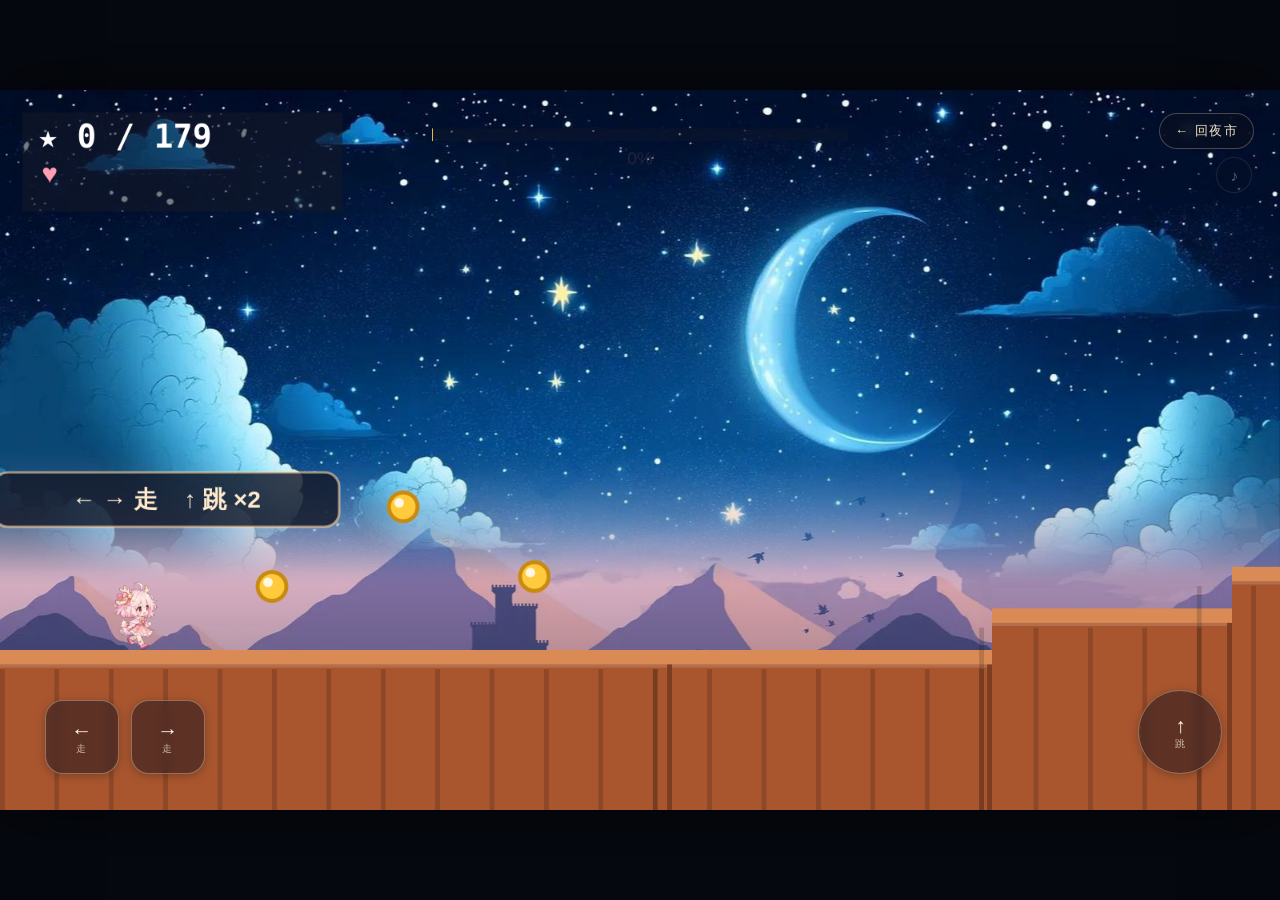
==== game.html @ b1ace017 "地下岩体只填坑内，不再整屏铺紫" ====
<!doctype html>
<html lang="zh-CN">
<head>
<meta charset="utf-8">
<meta name="viewport" content="width=device-width,initial-scale=1,viewport-fit=cover">
<title>星星小游戏</title>
<style>
  *{box-sizing:border-box;margin:0;padding:0;-webkit-tap-highlight-color:transparent}
  html,body{height:100%;overflow:hidden;background:#05080f}
  body{display:flex;align-items:center;justify-content:center;
       font-family:-apple-system,"PingFang SC","Microsoft YaHei",sans-serif;color:#e8eefc}
  #box{position:relative;width:min(100vw,calc(100vh*16/9));height:min(100vh,calc(100vw*9/16));
       background:#0a1020;overflow:hidden;box-shadow:0 0 70px rgba(0,0,0,.65)}
  /* 夜空交给 CSS 图层：由 GPU 合成，比每帧在 canvas 里贴一张大图便宜得多 */
  #sky{position:absolute;inset:0;z-index:0;
       background-image:url("img/bg-sky.jpg?v=3");
       background-size:cover;background-position:center 42%;
       will-change:transform;transform:translateZ(0)}
  /* 山脊单独一层：横向拉满、底部贴住地面，用 background-repeat 循环 */
  #ridge{position:absolute;left:0;right:0;bottom:6%;height:46%;z-index:0;
         background-image:url("img/bg-far.png?v=3");
         background-size:auto 100%;background-repeat:repeat-x;background-color:transparent;
         background-position:0 100%;
         will-change:transform;transform:translateZ(0);
         -webkit-mask-image:linear-gradient(to bottom,rgba(0,0,0,0) 0%,#000 42%);
                 mask-image:linear-gradient(to bottom,rgba(0,0,0,0) 0%,#000 42%)}
  canvas{display:block;width:100%;height:100%;touch-action:none}
  .back{position:absolute;right:2%;top:3.2%;font-size:13px;letter-spacing:.12em;color:#f0e2c8;
        text-decoration:none;padding:8px 15px;border:1px solid rgba(240,220,180,.28);
        border-radius:999px;background:rgba(10,14,26,.5);backdrop-filter:blur(6px);z-index:6}
  .back:active{background:rgba(240,220,180,.16)}
  .mbtn{position:absolute;right:calc(2% + 2px);top:calc(3.2% + 44px);width:36px;height:36px;
        display:flex;align-items:center;justify-content:center;font-size:15px;line-height:1;
        color:#f0e2c8;background:rgba(10,14,26,.5);border:1px solid rgba(240,220,180,.28);
        border-radius:50%;backdrop-filter:blur(6px);z-index:6;cursor:pointer;
        transition:opacity .25s,color .25s,background .2s}
  .mbtn:active{background:rgba(240,220,180,.16)}
  .mbtn.off{opacity:.4}
  #pads{position:absolute;inset:0;pointer-events:none;z-index:5;transition:opacity .3s}
  #pads.hide{opacity:0;pointer-events:none}
  .pad{position:absolute;bottom:5%;width:clamp(54px,8.4vh,74px);height:clamp(54px,8.4vh,74px);
       display:flex;flex-direction:column;align-items:center;justify-content:center;
       font-size:21px;line-height:1;color:#fff6e6;
       background:rgba(18,14,28,.5);border:1px solid rgba(255,236,200,.34);
       border-radius:18px;backdrop-filter:blur(4px);pointer-events:auto;
       user-select:none;-webkit-user-select:none;touch-action:none;
       box-shadow:0 2px 10px rgba(0,0,0,.25);
       transition:transform .07s,background .1s}
  .pad i{font-style:normal;font-size:9.5px;opacity:.68;margin-top:3px;letter-spacing:.12em}
  .pad.on{background:rgba(255,206,140,.5);transform:scale(.93)}
  .pad.l{left:3.5%}
  .pad.r{left:calc(3.5% + clamp(54px,8.4vh,74px) + 12px)}
  .pad.j{right:4.5%;width:clamp(62px,9.6vh,84px);height:clamp(62px,9.6vh,84px);border-radius:50%}
  /* ---------- 通关奖励卡片 ---------- */
  #reward{position:absolute;left:50%;top:50%;transform:translate(-50%,-50%) scale(.97);
          width:min(76%,392px);text-align:center;z-index:7;opacity:0;pointer-events:none;
          transition:opacity .35s,transform .35s}
  #reward.on{opacity:1;pointer-events:auto;transform:translate(-50%,-50%) scale(1)}
  #reward h2{margin:0;font-size:clamp(21px,4.2vh,33px);color:#7a5a3a;letter-spacing:.16em;font-weight:700}
  #reward .stars{margin:9px 0 16px;font-size:clamp(11px,1.7vh,14px);color:#9a7a58}
  #reward .card{padding:16px 16px 14px;border-radius:16px;background:rgba(255,255,255,.95);
                border:1.5px solid #f0c987;box-shadow:0 14px 34px rgba(90,60,30,.16)}
  #reward .card b{display:block;font-size:clamp(14px,2vh,18px);color:#e09a4e;letter-spacing:.12em}
  #reward .card p{margin:8px 0 13px;font-size:clamp(11px,1.65vh,13.5px);color:#a9886a;line-height:1.55}
  #reward .dl{display:inline-block;padding:11px 22px;border-radius:999px;border:0;font-family:inherit;cursor:pointer;
               background:linear-gradient(180deg,#f5b673,#e8944a);color:#fff;text-decoration:none;
               font-size:clamp(12px,1.8vh,14.5px);letter-spacing:.05em;
               box-shadow:0 5px 14px rgba(224,140,60,.32);transition:transform .08s}
  #reward .dl:active{transform:translateY(1px)}
  #reward .dl[disabled]{opacity:.65;cursor:default}
  #reward .sz{display:block;margin-top:9px;font-size:10.5px;color:#c0a68e;line-height:1.5}
  #reward .again{display:block;margin-top:14px;font-size:11.5px;color:rgba(120,90,60,.6)}
</style>
</head>
<body>
<div id="box">
  <a class="back" href="home.html">← 回夜市</a>
  <button class="mbtn" id="mbtn" title="点一下关掉音乐">♪</button>
  <audio id="gameBgm" src="bgm/fangcaodi.mp3?v=2" loop preload="auto" playsinline></audio>
  <div id="sky"></div>
  <div id="ridge"></div>
  <canvas id="cv" style="position:relative;z-index:1"></canvas>
  <div id="reward">
    <h2>你 到 了</h2>
    <div class="stars">一路收下 <span id="rwStars">0</span> / <span id="rwTotal">0</span> 颗星</div>
    <div class="card">
      <b>奖 励</b>
      <p>一份小游戏：《植物大战僵尸》中文版<br>带回家慢慢玩</p>
      <a class="dl" id="dlBtn" href="dl/PvZ-CN.zip" download="植物大战僵尸中文版.zip">下载 · 解压就能玩</a>
      <span class="sz" id="dlNote">32 MB · 存到浏览器的「下载」文件夹</span>
    </div>
    <span class="again">点空白处或按 ↑，再跑一遍</span>
  </div>
  <div id="pads">
    <div class="pad l" data-k="left">←<i>走</i></div>
    <div class="pad r" data-k="right">→<i>走</i></div>
    <div class="pad j" data-k="jump">↑<i>跳</i></div>
  </div>
</div>

<script>
(function(){
"use strict";

/* ==========================================================
   想改这个游戏，基本只动这两块
   ========================================================== */
var CONFIG = {
  gravity: 2400,     // 重力，越大掉得越快、跳得越低
  jump: -780,        // 起跳力度，越负跳得越高
  jumpCut: -260,
  walk: 300,         // 按住方向键走的速度（px/秒）
  clampL: 40,        // 最左边能退到哪
  fallDeath: 720,
  startLives: 1      // 初始几条命（有检查点和加血，所以从一条开始）
};

var LEVEL = {
  len: 36000,        // 整条路多长：36000 ÷ 300 = 120 秒，加上跳障碍约 3 分钟
  cpCount: 3,        // 中途检查点数量
  castle: "奖 励",   // 城堡门口显示的字
  rewardTitle: "奖 励",
  rewardText: "（这里要放的东西，等你说）"
};

/* ==========================================================
   引擎
   ========================================================== */
var cv = document.getElementById("cv");
var ctx = cv.getContext("2d");
var W = 800, H = 450;
var FLOOR = 350;           // 基准地面高度
var LEN = LEVEL.len;

function fit(){
  /* 至少按 2 倍画：画布逻辑尺寸只有 800x450，立绘缩到那个尺寸会糊，
     提高后备缓冲分辨率后同样的绘制单位有更多实际像素 */
  var dpr = Math.max(2, Math.min(window.devicePixelRatio || 1, 2));
  cv.width = Math.round(W * dpr);
  cv.height = Math.round(H * dpr);
  ctx.setTransform(dpr, 0, 0, dpr, 0, 0);
  /* 立绘是缩小的，开平滑才不会碎成马赛克 */
  ctx.imageSmoothingEnabled = true;
  ctx.imageSmoothingQuality = "high";
}
fit();
window.addEventListener("resize", fit);

var playerImg = new Image();
var hasPlayerImg = false;
playerImg.onload = function(){ hasPlayerImg = true; };
playerImg.src = "img/player.png";

/* 天花板贴图：往 img/ceiling.png 里放一张图就会自动替换掉代码画的那套
   （宽度会被横向平铺，高度按 40px 算） */
var ceilImg = new Image();
var hasCeilImg = false;
ceilImg.onload = function(){ hasCeilImg = true; };
ceilImg.src = "img/ceiling.png";

/* ---------- 贴图槽位：文件放进去就自动替换掉代码画的版本 ---------- */
function slot(src){
  var im = new Image();
  im.ok = false;
  im.onload = function(){ im.ok = true; };
  im.src = src;
  return im;
}
var bgSkyImg = slot("img/bg-sky.jpg");    /* 最远层：夜空 / 星月 */

var cloudImg = slot("img/cloud.png");     /* 云台（横向拉伸到平台宽度） */
var mobImgs = {
  walk:  slot("img/mob-walk.png"),        /* 红蘑菇：普通巡逻 */
  hop:   slot("img/mob-hop.png"),         /* 橙蘑菇：跳跳菇 */
  armor: slot("img/mob-armor.png"),       /* 铁蘑菇：要踩两下 */
  fly:   slot("img/mob-fly.png")          /* 紫蘑菇：飞行 */
};

/* ---------- 生成整条路：由一块块有高差的地形拼起来 ---------- */
function genWorld(){
  var O = { segs: [], spikes: [], gears: [], plats: [], coins: [], cps: [], enemies: [], items: [], seas: [],
            ceil: [], hangs: [], airs: [], end: LEN, endY: FLOOR };
  var x = 0, y = FLOOR, i = 1;
  var lastT = -1;
  var POOL = [0, 1, 2, 3, 4, 5, 6, 7, 8, 9, 11, 12, 13, 14, 15, 15, 16, 16, 17, 17];

  function clampY(v){ return Math.max(FLOOR - 132, Math.min(FLOOR + 58, v)); }

  function pickT(){
    var avail = [];
    for (var k = 0; k < POOL.length; k++) if (POOL[k] !== lastT) avail.push(POOL[k]);
    if (!avail.length) avail = POOL.slice();
    var idx = Math.floor(Math.random() * avail.length);
    lastT = avail[idx];
    return lastT;
  }
  function sg(a, b, yy){ O.segs.push({ x0: a, x1: b, y: yy }); }
  /* 生成阶段的“地面高度”：和运行期的 groundYAt 一样，斜坡按线性插值 */
  function segYat(x){
    for (var k = 0; k < O.segs.length; k++){
      var s = O.segs[k];
      if (x >= s.x0 && x < s.x1){
        if (!s.slope) return s.y;
        var kk = (x - s.x0) / (s.x1 - s.x0);
        return s.y0 + (s.y - s.y0) * kk;
      }
    }
    return null;
  }
  /* 在 a..b 之间从 y0 平滑过渡到 y1：一整段真正的斜坡（高度随 x 线性插值），
     不再用一串小台阶去凑——看着是坡，走起来也是坡 */
  function ramp(a, b, y0, y1){
    O.segs.push({ x0: a, x1: b, y: y1, y0: y0, slope: true });
    return b;
  }
  function cn(cx, cy){ O.coins.push({ x: cx, y: cy }); }
  function arc(x0, n, gap, yy){
    for (var k = 0; k < n; k++){
      var t = n > 1 ? k / (n - 1) : 0.5;
      cn(x0 + k * gap, yy - 42 - Math.sin(t * Math.PI) * 46);
    }
  }
  /* kind: "walk" 普通 | "hop" 跳跳菇 | "armor" 铁头菇(踩不死) | "fly" 飞行菇(悬空) */
  function foe(cx, gy, half, kind){
    var h = half || 110;
    /* 用脚下真实地面兜底：敌人有时候被放在斜坡上，别让它一开始就陷进土里 */
    var gl = segYat(cx + 14);
    if (gl !== null) gy = gl;
    var k = kind || "walk";
    var e = { x: cx, x0: cx - h, x1: cx + h, y: gy - 28, w: 28, h: 28,
              dir: -1, dead: false, kind: k, t: Math.random() * 2, vy: 0 };
    if (k === "fly"){
      /* 飞行菇：悬在地面上方 92，上下轻轻起伏 */
      e.flyBase = gy - 120;
      e.y = e.flyBase;
      e.flyAmp = 14;
      e.fixedY = e.flyBase;
    }
    if (k === "armor") e.w = 30, e.h = 30;
    O.enemies.push(e);
  }
  function item(kind, cx, gy, lift){
    O.items.push({ type: kind, x: cx, y: gy - lift, w: 36, h: 26, got: false, anim: 0 });
  }

  /* 起步：一小段平地当缓冲，走两步就开始上台阶 */
  sg(0, 420, FLOOR);
  arc(170, 3, 82, FLOOR);
  x = 420;

  while (x < LEN - 2800){
    var t = pickT();
    var w = 800;
    var yStart = y;

    if (t === 0){
      /* 平地 + 两只怪，错开 */
      w = 900;
      sg(x, x + w, y);
      arc(x + 110, 5, 86, y);
      foe(x + 520, y);
      foe(x + 790, y, 90, "hop");

    } else if (t === 1){
      /* 三级上台阶 */
      w = 800;
      var ya = clampY(y - 42), yb = clampY(y - 84);
      sg(x, x + 240, y);
      sg(x + 240, x + 500, ya);
      sg(x + 500, x + w, yb);
      cn(x + 310, ya - 46); cn(x + 410, ya - 46);
      cn(x + 570, yb - 46); cn(x + 660, yb - 46);
      y = yb;

    } else if (t === 2){
      /* 高台：一上一下就下来 */
      w = 940;
      var yp = clampY(y - 50);
      sg(x, x + 200, y);
      var r1 = ramp(x + 200, x + 480, y, yp);
      sg(r1, x + 700, yp);
      var r2 = ramp(x + 700, x + w, yp, y);
      arc(x + 330, 4, 92, yp);
      foe(x + 610, yp, 80);

    } else if (t === 3){
      /* 深坑 + 一块固定木板 */
      w = 900;
      var yq = clampY(y + 28);
      sg(x, x + 280, y);
      var r1 = ramp(x + 580, x + 810, y, yq);
      sg(r1, x + w, yq);
      O.plats.push({ x: x + 320, y: y - 84, w: 160, span: 0, sp: 0, ph: 0, kind: "wood" });
      cn(x + 400, y - 142);
      y = yq;

    } else if (t === 4){
      /* 齿轮区：齿轮和尖刺隔开 380 */
      w = 860;
      sg(x, x + w, y);
      O.gears.push({ x: x + 300, y: y - 34, r: 20, span: 0, sp: 0, ph: 0 });
      O.gears.push({ x: x + 470, y: y - 34, r: 17, span: 80, sp: 0.9, ph: i });
      O.spikes.push({ x: x + 700, n: 2 });
      foe(x + 560, y, 70, "fly");
      arc(x + 100, 3, 80, y);

    } else if (t === 5){
      /* 弹簧段：弹簧上面吊着一排很高的币 */
      w = 840;
      sg(x, x + w, y);
      O.items.push({ type: "spring", x: x + 410, y: y - 34, w: 36, h: 34, got: false, anim: 0 });
      for (var sp = 0; sp < 5; sp++) cn(x + 320 + sp * 58, y - 215);
      arc(x + 60, 3, 80, y);

    } else if (t === 6){
      /* 下沉的谷：走下去再走上来 */
      w = 1080;
      var yv = clampY(y + 46);
      sg(x, x + 240, y);
      var r1 = ramp(x + 240, x + 570, y, yv);
      sg(r1, x + 800, yv);
      var r2 = ramp(x + 800, x + w, yv, y);
      foe(x + 430, yv, 100);
      foe(x + 640, yv, 80, "armor");
      for (var v = 0; v < 5; v++) cn(x + 300 + v * 80, yv - 48);

    } else if (t === 7){
      /* 小坑：一跳就过 */
      w = 720;
      sg(x, x + 250, y);
      sg(x + 390, x + w, y);
      cn(x + 320, y - 112);
      cn(x + 250, y - 66);
      cn(x + 390, y - 66);

    } else if (t === 8){
      /* 三级下台阶 */
      w = 800;
      var yd = clampY(y + 42), ye = clampY(y + 84);
      sg(x, x + 240, y);
      sg(x + 240, x + 500, yd);
      sg(x + 500, x + w, ye);
      arc(x + 300, 3, 80, yd);
      y = ye;

    } else if (t === 12){
      /* 天空浮岛：弹簧弹上云路。云台之间间距短、落差小（低处往高处也好跳），
         中间长的一条云路和地面上一样有小怪在巡逻 */
      w = 1760;
      sg(x, x + 240, y);
      sg(x + 1580, x + w, y);
      O.items.push({ type: "spring", x: x + 190, y: y - 34, w: 40, h: 34, got: false, anim: 0 });
      var cl = [
        { x: x + 380,  y: y - 118, w: 170 },
        { x: x + 620,  y: y - 158, w: 150 },
        { x: x + 840,  y: y - 118, w: 300 },
        { x: x + 1200, y: y - 158, w: 150 },
        { x: x + 1420, y: y - 118, w: 150 }
      ];
      for (var cc = 0; cc < cl.length; cc++){
        var c0 = cl[cc];
        O.plats.push({ x: c0.x, y: c0.y, w: c0.w, span: 0, sp: 0, ph: 0, kind: "cloud" });
        cn(c0.x + 30, c0.y - 44);
        cn(c0.x + c0.w - 30, c0.y - 44);
        if (c0.w >= 280){
          O.enemies.push({ x: c0.x + c0.w * 0.5, x0: c0.x + 44, x1: c0.x + c0.w - 44,
                           y: c0.y - 28, w: 28, h: 28, dir: -1, dead: false, fixedY: c0.y - 28 });
        }
      }
      cn(x + 90, y - 48);
      cn(x + 1640, y - 48);

    } else if (t === 11){
      /* 陷阱密集带：刺和齿轮交替，要跳着过 */
      w = 900;
      sg(x, x + w, y);
      O.spikes.push({ x: x + 190, n: 3 });
      O.gears.push({ x: x + 450, y: y - 34, r: 19, span: 0, sp: 0, ph: i });
      O.spikes.push({ x: x + 610, n: 4 });
      O.gears.push({ x: x + 790, y: y - 30, r: 16, span: 70, sp: 1.1, ph: i });
      cn(x + 330, y - 46);
      cn(x + 690, y - 46);

    } else if (t === 13){
      /* 海洋：一段比陆地低的海面，海里有几块分散的可以踩的石块 */
      w = 1630;
      sg(x, x + 240, y);
      var wy = y + 40;
      var r1 = ramp(x + 240, x + 570, y, wy);
      O.seas.push({ x0: x + 570, x1: x + 1100, wy: wy });
      var rocks = [x + 650, x + 830, x + 1010];
      for (var rk = 0; rk < 3; rk++){
        O.plats.push({ x: rocks[rk], y: wy - 12, w: 70, span: 0, sp: 0, ph: 0, kind: "rock" });
        cn(rocks[rk] + 35, wy - 74);
      }
      var r2 = ramp(x + 1100, x + 1430, wy, y);
      sg(r2, x + w, y);

    } else if (t === 14){
      /* 缓坡台阶：一串小台阶一路抬高，尽头吊着高币 */
      w = 960;
      var yt = y;
      sg(x, x + 200, yt);
      for (var st = 0; st < 5; st++){
        sg(x + 200 + st * 150, x + 350 + st * 150, clampY(yt - 26 * (st + 1)));
      }
      sg(x + 950, x + w, clampY(yt - 130));
      y = clampY(yt - 130);
      cn(x + 790, y - 150);
      cn(x + 850, y - 150);

    } else if (t === 15){
      /* 低天花板：头顶压着一排刺，二段跳会直接撞上去——这段只能贴地走 */
      w = 1000;
      sg(x, x + w, y);
      /* 刺尖离地 195：单跳（头顶最高约 167）刚好过，二段跳（约 245）必撞 */
      O.ceil.push({ x0: x + 160, x1: x + w - 160, y: y - 195 });
      O.spikes.push({ x: x + 420, n: 2 });
      O.spikes.push({ x: x + 760, n: 2 });
      foe(x + 300, y, 60, "armor");
      arc(x + 200, 3, 90, y);
      cn(x + 640, y - 60);

    } else if (t === 16){
      /* 空中陷阱带：地面能站，半空悬浮着来回横扫的齿轮，专治无脑二段跳 */
      w = 1100;
      sg(x, x + w, y);
      O.airs.push({ x0: x + 260, x1: x + w - 220, y: y - 118, r: 16, sp: 1.15, ph: i * 1.7 });
      O.airs.push({ x0: x + 380, x1: x + w - 300, y: y - 196, r: 13, sp: 0.85, ph: i * 2.3 + 1.1 });
      O.gears.push({ x: x + 560, y: y - 34, r: 18, span: 0, sp: 0, ph: i });
      foe(x + 980, y, 70, "hop");
      O.spikes.push({ x: x + 860, n: 2 });
      cn(x + 300, y - 74);
      cn(x + 720, y - 74);
      cn(x + 720, y - 152);

    } else if (t === 17){
      /* 双层路：地面一条、上面还架着一条木栈道。
         和天空浮岛不同——那一段是只有云路；这里是上下两条同时存在，
         走上层能躲开地面的刺，代价是木板上零星几只怪，掉下来也摔不着 */
      w = 1500;
      sg(x, x + w, y);
      /* 地面：一道刺阵 */
      O.spikes.push({ x: x + 520, n: 3 });
      O.spikes.push({ x: x + 1080, n: 3 });
      foe(x + 300, y, 90);
      foe(x + 900, y, 70, "hop");
      arc(x + 120, 3, 80, y);
      /* 上层木栈道：架得更高一些，两段中间留缺口要跳。
         实测单跳脚底升 121、二段跳升 205 —— 栈道定在 170：
         单跳够不着，必须二段跳才上得去，正好把二段跳做成"上楼"的工具 */
      var my = y - 170;
      O.plats.push({ x: x + 200, y: my, w: 440, span: 0, sp: 0, ph: 0, kind: "wood" });
      O.plats.push({ x: x + 760, y: my, w: 380, span: 0, sp: 0, ph: 0, kind: "wood" });
      cn(x + 280, my - 46); cn(x + 420, my - 46); cn(x + 560, my - 46);
      cn(x + 840, my - 46); cn(x + 980, my - 46);
      /* 栈道上的怪：放在右边那一段巡逻，别守在起跳点上（不然一跳上去就顶到它） */
      O.enemies.push({ x: x + 900, x0: x + 790, x1: x + 1100,
                       y: my - 28, w: 28, h: 28, dir: -1, dead: false,
                       kind: "walk", t: 0, vy: 0, fixedY: my - 28 });

    } else {
      /* 平地带刺 + 怪，两者错开 */
      w = 920;
      sg(x, x + w, y);
      O.spikes.push({ x: x + 280, n: 4 });
      foe(x + 640, y, 110, (i % 3 === 0) ? "fly" : "walk");
      O.spikes.push({ x: x + 760, n: 2 });
      arc(x + 80, 5, 86, y);
    }

    /* 稀疏地放加命蘑菇 / 星星 / 护盾：既要真有地面，也不能压在刺或齿轮上。
       道具卡在陷阱里等于白给，还容易被当成陷阱的一部分。 */
    function itemSafe(cx){
      if (segYat(cx) === null) return false;
      var pad = 56;
      for (var si = 0; si < O.spikes.length; si++){
        var sp0 = O.spikes[si];
        if (cx + pad > sp0.x && cx - pad < sp0.x + sp0.n * 18) return false;
      }
      for (var gi = 0; gi < O.gears.length; gi++){
        var gz = O.gears[gi];
        if (Math.abs(cx - gz.x) < gz.span + 52) return false;
      }
      for (var ai = 0; ai < O.airs.length; ai++){
        var ar0 = O.airs[ai];
        if (cx + pad > ar0.x0 && cx - pad < ar0.x1) return false;
      }
      for (var ci = 0; ci < O.ceil.length; ci++){
        var ce0 = O.ceil[ci];
        if (cx + pad > ce0.x0 && cx - pad < ce0.x1) return false;
      }
      for (var fi = 0; fi < O.enemies.length; fi++){
        var en0 = O.enemies[fi];
        if (Math.abs(cx - (en0.x0 + en0.x1) / 2) < (en0.x1 - en0.x0) / 2 + 50) return false;
      }
      return true;
    }
    function putItem(kind, want, lift){
      /* 从想要的位置往两边找最近的安全点，最多试 6 个偏移 */
      var offs = [0, 70, -70, 140, -140, 210, -210];
      for (var oi = 0; oi < offs.length; oi++){
        var cx = x + want + offs[oi];
        if (!itemSafe(cx)) continue;
        var gy0 = segYat(cx);
        O.items.push({ type: kind, x: cx, y: gy0 - lift, w: 26, h: 26, got: false, anim: 0 });
        return;
      }
    }
    if (i % 8 === 3) putItem("life", 720, 28);
    if (i % 11 === 6) putItem("star", 770, 46);
    if (i % 9 === 5) putItem("shield", 640, 34);

    x += w;
    i++;
  }

  /* 城堡前庭：一路平地，撒满星 */
  O.endY = y;
  sg(x, LEN + 700, y);
  for (var m = 0; m < 34; m++){
    var gx = x + 80 + m * 62;
    if (gx > LEN - 200) break;
    cn(gx, y - 48 - (m % 4 === 0 ? 30 : 0));
  }

  /* 检查点必须落在实地上 */
  for (var p2 = 1; p2 <= LEVEL.cpCount; p2++){
    var target = Math.round(LEN * p2 / (LEVEL.cpCount + 1));
    var hit = null;
    for (var s2 = 0; s2 < O.segs.length; s2++){
      var sgm = O.segs[s2];
      if (target >= sgm.x0 + 90 && target <= sgm.x1 - 90){ hit = sgm; break; }
    }
    var pos = hit ? target : null;
    if (pos === null){
      for (var s3 = 0; s3 < O.segs.length; s3++){
        if (O.segs[s3].x1 > target){ pos = O.segs[s3].x0 + 140; hit = O.segs[s3]; break; }
      }
    }
    /* 旗杆底要用 x 处的真实地面高度（斜坡上 hit.y 只是段首的值，会悬空） */
    if (hit){
      var cpy = segYat(pos);
      O.cps.push({ x: pos, y: cpy === null ? hit.y : cpy });
    }
  }

  return O;
}

var W2 = genWorld();

/* ---------- 音效 ---------- */
var AC = null;
function ac(){
  if (!AC){
    try { AC = new (window.AudioContext || window.webkitAudioContext)(); } catch (e) { AC = null; }
  }
  if (AC && AC.state === "suspended") AC.resume();
  return AC;
}
function tone(f0, f1, dur, type, vol){
  var c = ac(); if (!c) return;
  var o = c.createOscillator(), g = c.createGain();
  o.type = type || "sine";
  o.frequency.setValueAtTime(f0, c.currentTime);
  o.frequency.exponentialRampToValueAtTime(Math.max(30, f1), c.currentTime + dur);
  g.gain.setValueAtTime(vol || 0.05, c.currentTime);
  g.gain.exponentialRampToValueAtTime(0.001, c.currentTime + dur);
  o.connect(g); g.connect(c.destination);
  o.start(); o.stop(c.currentTime + dur + 0.02);
}
var lastCoinSnd = 0;
var SFX = {
  jump: function(){ tone(420, 690, 0.12, "square", 0.03); },
  coin: function(){
    var t = Date.now();
    if (t - lastCoinSnd < 55) return;
    lastCoinSnd = t;
    tone(1046, 1568, 0.08, "triangle", 0.045);
  },
  stomp: function(){ tone(250, 90, 0.14, "sawtooth", 0.05); },
  die: function(){ tone(330, 70, 0.45, "sawtooth", 0.055); },
  check: function(){ tone(660, 990, 0.22, "triangle", 0.05); },
  spring: function(){ tone(300, 1150, 0.2, "sine", 0.05); },
  life: function(){
    tone(660, 990, 0.13, "triangle", 0.05);
    setTimeout(function(){ tone(990, 1320, 0.16, "triangle", 0.05); }, 125);
  },
  star: function(){ tone(880, 1760, 0.28, "triangle", 0.05); },
  shield: function(){ tone(620, 1320, 0.22, "sine", 0.05); },
  shieldBreak: function(){
    tone(900, 260, 0.3, "square", 0.05);
    setTimeout(function(){ tone(1200, 400, 0.2, "sine", 0.04); }, 90);
  },
  win: function(){
    [523.25, 659.25, 783.99, 1046.5].forEach(function(f, k){
      setTimeout(function(){ tone(f, f * 1.01, 0.34, "triangle", 0.05); }, k * 150);
    });
  }
};

/* ---------- 状态 ---------- */
var player = { x: 70, y: FLOOR - 40, w: 28, h: 40, vy: 0, vx: 0, ground: false, runT: 0, plat: null };
var input = { left: false, right: false };
var camX = 0, camY = 0, coinsGot = 0, state = "play", deadT = 0, holdT = 0;
var lives = CONFIG.startLives, invT = 0, deathX = 0;
var holding = false, hintT = 4, tAll = 0, shake = 0;
var startX = 70, cpReached = 0, winT = 0, doorOpen = 0;
var deathsSinceCp = 0;
var airJumps = 1, combo = 0, fxs = [], comboFx = { t: 0, n: 0 };
var shield = 0, shieldFx = 0;   /* 护盾：一次免死 */

function segAt(x){
  for (var i = 0; i < W2.segs.length; i++){
    var s = W2.segs[i];
    if (x >= s.x0 && x < s.x1) return s;
  }
  return null;
}
/* 某段地形在 x 处的实际高度：斜坡线性插值，平地段直接给 y */
function segYAt(s, x){
  if (!s) return null;
  if (!s.slope) return s.y;
  var k = (x - s.x0) / (s.x1 - s.x0);
  if (k < 0) k = 0; else if (k > 1) k = 1;
  return s.y0 + (s.y - s.y0) * k;
}
function groundYAt(x){ return segYAt(segAt(x), x); }

function reset(fromCp){
  player.x = fromCp ? startX : 70;
  player.y = FLOOR - player.h;
  var gy0 = groundYAt(player.x + player.w / 2);
  if (gy0 !== null) player.y = gy0 - player.h;
  player.vy = 0; player.vx = 0; player.ground = false; player.plat = null;
  input.left = false; input.right = false; holding = false;
  camX = Math.max(0, player.x - W * 0.36);
  camY = 0;
  if (!fromCp) { coinsGot = 0; cpReached = 0; startX = CONFIG.clampL; lives = CONFIG.startLives; deathsSinceCp = 0; }
  invT = 0;
  state = "play"; deadT = 0; winT = 0; doorOpen = 0; shake = 0;
  airJumps = 1; combo = 0; fxs.length = 0; comboFx.t = 0;
  shield = 0; shieldFx = 0;
  for (var ei = 0; ei < W2.enemies.length; ei++){
    var en0 = W2.enemies[ei];
    en0.dead = false; en0.x = en0.x0; en0.dir = -1;
    if (en0.kind === "fly"){
      en0.y = en0.flyBase; en0.t = 0;
    } else if (en0.fixedY == null){
      var gy0e = groundYAt(en0.x + en0.w / 2);
      if (gy0e !== null) en0.y = gy0e - en0.h;
    }
  }
  for (var ii = 0; ii < W2.items.length; ii++){ W2.items[ii].got = false; W2.items[ii].anim = 0; }
  hintT = fromCp ? 0 : 4;
}
reset();

/* ---------- 输入 ---------- */
function jump(){
  if (state === "dead"){
    if (deadT > 0.75){
      if (lives > 0) reviveAt(respawnX(deathX));
      else { lives = CONFIG.startLives; deathsSinceCp = 0; reviveAt(startX); }
    }
    return;
  }
  if (state === "win"){ if (winT > 1.5) reset(false); return; }
  if (player.ground || player.plat){
    player.vy = CONFIG.jump;
    player.ground = false; player.plat = null;
    hintT = 0; holdT = 0;
    holding = true;
    SFX.jump();
  } else if (airJumps > 0){
    /* 二段跳：空中还能再蹬一下，比第一下矮一点，落点更好控 */
    airJumps--;
    player.vy = CONFIG.jump * 0.84;
    player.plat = null;
    holdT = 0;
    holding = true;
    combo = 0;
    fxs.push({ x: player.x + player.w / 2, y: player.y + player.h, t: 0 });
    SFX.jump();
  }
}

function setKey(k, on){
  if (k === "jump"){ if (on) jump(); else holding = false; }
  else if (k === "left" || k === "right"){ input[k] = on; }
}

var KEYMAP = {
  ArrowLeft: "left", KeyA: "left",
  ArrowRight: "right", KeyD: "right",
  Space: "jump", ArrowUp: "jump", KeyW: "jump"
};

window.addEventListener("keydown", function(e){
  var k = KEYMAP[e.code];
  if (!k) return;
  e.preventDefault();
  if (e.repeat) return;
  setKey(k, true);
});
window.addEventListener("keyup", function(e){
  var k = KEYMAP[e.code];
  if (!k) return;
  e.preventDefault();
  setKey(k, false);
});

Array.prototype.forEach.call(document.querySelectorAll(".pad"), function(el){
  var k = el.getAttribute("data-k");
  function down(e){ e.preventDefault(); el.classList.add("on"); setKey(k, true); }
  function up(e){ e.preventDefault(); el.classList.remove("on"); setKey(k, false); }
  el.addEventListener("touchstart", down, { passive: false });
  el.addEventListener("touchend", up, { passive: false });
  el.addEventListener("touchcancel", up, { passive: false });
  el.addEventListener("mousedown", down);
  el.addEventListener("mouseup", up);
  el.addEventListener("mouseleave", up);
});

cv.addEventListener("touchstart", function(e){ e.preventDefault(); jump(); }, { passive: false });
cv.addEventListener("mousedown", function(e){ e.preventDefault(); jump(); });

/* ---------- 小工具 ---------- */
function overlap(ax, ay, aw, ah, bx, by, bw, bh){
  return ax < bx + bw && ax + aw > bx && ay < by + bh && ay + ah > by;
}
function platRect(p, t){ return { x: p.x + Math.sin(t * p.sp + p.ph) * p.span, y: p.y, w: p.w, h: 16 }; }
function gearPos(g, t){ return { x: g.x + Math.sin(t * g.sp + g.ph) * g.span, y: g.y, r: g.r }; }
/* 空中横扫的齿轮：在 x0..x1 之间来回，位置由时间算出来，画和判定共用 */
function airPos(a, t){
  var k = (Math.sin(t * a.sp + a.ph) + 1) / 2;
  return { x: a.x0 + (a.x1 - a.x0) * k, y: a.y, r: a.r };
}

function die(){
  if (invT > 0) return;
  /* 有护盾就先扣护盾：原地弹起来、短暂无敌，不算死 */
  if (shield > 0){
    shield = 0;
    invT = 2.2;
    shieldFx = 1;
    deathX = player.x;
    player.vy = -620;
    player.ground = false; player.plat = null;
    airJumps = 1;
    shake = Math.max(shake, 0.5);
    SFX.shieldBreak();
    return;
  }
  deathX = player.x;
  lives--;
  deathsSinceCp++;
  /* 从上个检查点起累计死三次，补一条命 */
  if (deathsSinceCp >= 3){
    lives++;
    deathsSinceCp = 0;
    SFX.life();
  }
  state = "dead"; deadT = 0; shake = 1;
  SFX.die();
}

function respawnX(fromX){
  var px = fromX;
  for (var k = 0; k < 56; k++){
    if (groundYAt(px) !== null && groundYAt(px + player.w) !== null) return px;
    px -= 14;
    if (px <= CONFIG.clampL) break;
  }
  return startX;
}

function reviveAt(px){
  player.x = px;
  var gy = groundYAt(px + player.w / 2);
  player.y = (gy !== null ? gy : FLOOR) - player.h;
  player.vy = 0; player.vx = 0;
  player.ground = false; player.plat = null;
  camX = Math.max(0, px - W * 0.36);
  state = "play"; deadT = 0; shake = 0; invT = 1.0;
  input.left = false; input.right = false; holding = false;
}

/* ---------- 更新 ---------- */
function update(dt){
  tAll += dt;
  if (shake > 0) shake = Math.max(0, shake - dt * 3);

  if (state === "dead"){ deadT += dt; return; }
  if (state === "win"){
    winT += dt;
    doorOpen = Math.min(1, doorOpen + dt * 1.3);
    if (player.x < W2.end - 10) player.x += 70 * dt;
    var cw0 = player.x - W * 0.36;
    if (cw0 > W2.end - W * 0.5) cw0 = W2.end - W * 0.5;
    camX += (cw0 - camX) * Math.min(1, dt * 9);
    return;
  }
  if (hintT > 0) hintT -= dt;
  if (invT > 0) invT = Math.max(0, invT - dt);

  var vx = 0;
  if (input.right) vx += CONFIG.walk;
  if (input.left) vx -= CONFIG.walk;
  player.vx = vx;
  if (vx !== 0){
    player.runT += dt;
    player.face = vx > 0 ? 1 : -1;   /* 往哪走就朝哪，向右是原始朝向 */
  }

  var nx = player.x + vx * dt;
  if (nx < CONFIG.clampL) nx = CONFIG.clampL;

  /* 台阶判定：新位置的地面比脚底高出一截，那就是台阶的侧面，挡住，得跳上去；
     只有斜坡（整段插值）和小坎才让顺着走上去。这样台阶才是台阶，不会像缓坡一样滑上去 */
  var midX = nx + player.w / 2;
  var segNew = segAt(midX);
  if (segNew){
    var yNew = segYAt(segNew, midX);
    var rise = (player.y + player.h) - yNew;
    var tol = segNew.slope ? 40 : 12;
    if (rise > tol) nx = player.x;
    else if (rise > 0) player.y -= rise;
  }
  player.x = nx;

  /* 按住跳得更高 */
  if (holding && !player.ground && !player.plat && player.vy < 0){
    holdT += dt;
    if (holdT < 0.18 && player.vy > CONFIG.jumpCut) player.vy -= CONFIG.gravity * 0.6 * dt;
  }

  var prevBottom = player.y + player.h;
  player.vy += CONFIG.gravity * dt;
  player.y += player.vy * dt;

  /* 平台 */
  for (var i = 0; i < W2.plats.length; i++){
    var pr = platRect(W2.plats[i], tAll);
    if (pr.x > player.x + 400 || pr.x + pr.w < player.x - 200) continue;
    var on = player.x + player.w * 0.72 > pr.x && player.x + player.w * 0.28 < pr.x + pr.w;
    var feet = player.y + player.h;
    if (on && player.vy >= 0 && feet >= pr.y - 2 && prevBottom <= pr.y + 16){
      player.y = pr.y - player.h; player.vy = 0; player.plat = W2.plats[i];
    }
  }

  /* 地面 */
  var wasGround = player.ground;
  var segG = segAt(player.x + player.w * 0.5);
  var gy = segYAt(segG, player.x + player.w * 0.5);
  player.ground = false;
  if (gy !== null){
    var feet0 = player.y + player.h;
    var snap = segG.slope ? 40 : 6;
    if (player.vy >= 0 && feet0 >= gy && prevBottom <= gy + 14){
      player.y = gy - player.h; player.vy = 0; player.ground = true; player.plat = null;
    } else if (feet0 < gy && gy - feet0 < snap && player.vy >= 0 && !holding && wasGround && player.vy < 240){
      /* 斜坡往下走：顺势贴上去，别一截一截地踩空 */
      player.y = gy - player.h; player.vy = 0; player.ground = true; player.plat = null;
    } else if (feet0 > gy + 4 && player.vy > 0){
      /* 跳进土里：顶出来，别卡住 */
      player.y = gy - player.h; player.vy = 0; player.ground = true; player.plat = null;
    }
  }

  /* 落地（地面或平台）就把二段跳和连踩重置 */
  if (player.ground || (player.plat && player.vy === 0)){ airJumps = 1; combo = 0; }
  for (var fi = fxs.length - 1; fi >= 0; fi--){ fxs[fi].t += dt; if (fxs[fi].t > 0.4) fxs.splice(fi, 1); }
  if (comboFx.t > 0) comboFx.t -= dt;

  var camTarget = player.x - W * 0.36;
  if (camTarget < 0) camTarget = 0;
  if (camTarget > W2.end - W * 0.5) camTarget = W2.end - W * 0.5;
  camX += (camTarget - camX) * Math.min(1, dt * 9);

  /* CSS 图层跟着镜头轻微横移（天空几乎不动，山脊慢一点），全部交给 GPU */
  /* 天空保持 cover 不动：一动就会在边缘露出底色 */
  if (ridgeEl){
    if (!_ridgeW) _ridgeW = ridgeEl.offsetHeight * (2800 / 331);
    var roff = (camX * 0.16) % _ridgeW;
    ridgeEl.style.backgroundPosition = (-roff).toFixed(1) + "px 100%";
  }

  /* 竖向镜头：站得高（台阶顶、云台）时画面跟着抬一点，人别顶在画面上沿 */
  var anchorY = null;
  if (player.plat) anchorY = player.plat.y;
  else { var surfY = groundYAt(player.x + player.w / 2); if (surfY !== null) anchorY = surfY; }
  if (anchorY !== null){
    var camTargetY = anchorY - H * 0.71;
    if (camTargetY > 0) camTargetY = 0;
    if (camTargetY < -70) camTargetY = -70;
    camY += (camTargetY - camY) * Math.min(1, dt * 5);
  }

  /* 金币 */
  for (var c = 0; c < W2.coins.length; c++){
    var coin = W2.coins[c];
    if (coin.got) continue;
    if (coin.x < camX - 60 || coin.x > camX + W + 60) continue;
    if (overlap(player.x, player.y, player.w, player.h, coin.x - 12, coin.y - 12, 24, 24)){
      coin.got = true; coinsGot++; SFX.coin();
    }
  }

  /* 尖刺 */
  for (var s2 = 0; s2 < W2.spikes.length; s2++){
    var sp = W2.spikes[s2];
    if (sp.x < camX - 120 || sp.x > camX + W + 120) continue;
    var sy = groundYAt(sp.x + 9);
    if (sy === null) sy = FLOOR;
    if (overlap(player.x + 5, player.y + 7, player.w - 10, player.h - 7,
                sp.x, sy - 18, 18 * sp.n, 18)) return die();
  }

  /* 低天花板：头顶的刺区。二段跳撞上去就是死，逼你贴地走 */
  for (var ce = 0; ce < W2.ceil.length; ce++){
    var cr = W2.ceil[ce];
    if (cr.x1 < camX - 120 || cr.x0 > camX + W + 120) continue;
    if (overlap(player.x + 4, player.y + 2, player.w - 8, player.h - 4,
                cr.x0, cr.y, cr.x1 - cr.x0, 16)) return die();
  }

  /* 空中陷阱：半空来回扫的齿轮 */
  for (var ai = 0; ai < W2.airs.length; ai++){
    var ar = W2.airs[ai];
    if (ar.x1 < camX - 220 || ar.x0 > camX + W + 220) continue;
    var ap = airPos(ar, tAll);
    var pcx = player.x + player.w / 2, pcy = player.y + player.h / 2;
    var adx = pcx - ap.x, ady = pcy - ap.y, arr = ap.r + 12;
    if (adx * adx + ady * ady < arr * arr) return die();
  }

  /* 齿轮 */
  for (var g2 = 0; g2 < W2.gears.length; g2++){
    var gg = W2.gears[g2];
    if (gg.x < camX - 200 || gg.x > camX + W + 200) continue;
    var gp = gearPos(gg, tAll);
    var cxp = player.x + player.w / 2, cyp = player.y + player.h / 2;
    var dx = cxp - gp.x, dyy = cyp - gp.y, rr = gp.r + 13;
    if (dx * dx + dyy * dyy < rr * rr) return die();
  }

  /* 蘑菇怪 */
  for (var en2 = 0; en2 < W2.enemies.length; en2++){
    var en = W2.enemies[en2];
    if (en.dead) continue;
    if (en.x < camX - 320 || en.x > camX + W + 320) continue;
    en.t += dt;
    if (en.hitT > 0) en.hitT = Math.max(0, en.hitT - dt);
    /* 跳跳菇和普通菇一样地走，只是边走边蹦 */
    var spd = en.kind === "fly" ? 74 : 58;
    en.x += en.dir * spd * dt;
    if (en.x < en.x0){ en.x = en.x0; en.dir = 1; }
    if (en.x > en.x1){ en.x = en.x1; en.dir = -1; }

    if (en.kind === "fly"){
      /* 飞行菇：悬在空中上下飘，不贴地面 */
      en.y = en.flyBase + Math.sin(en.t * 2.2) * en.flyAmp;
    } else if (en.kind === "hop"){
      /* 跳跳菇：边走边蹦，不是原地上下弹。
         高度在"蹦起"和"贴地"之间来回；遇到台阶抬高一级、断崖就掉头 */
      var gyH = groundYAt(en.x + en.w / 2);
      if (gyH === null){
        en.dir = -en.dir; en.x += en.dir * 3;
      } else {
        /* 前方路面高出一截（台阶/坡）→ 起跳更高一点，看着像跳过去 */
        var fxh = en.dir > 0 ? en.x + en.w + 10 : en.x - 10;
        var gyNh = groundYAt(fxh);
        var stepUp = 0;
        if (gyNh === null){ en.dir = -en.dir; en.x += en.dir * 3; }
        else {
          var dy = gyH - gyNh;
          if (dy < -14) en.dir = -en.dir;      /* 前面是陡坎，掉头 */
          else if (dy > 10) stepUp = Math.min(52, dy);  /* 前面是台阶，跳高些 */
          var phase = (en.t * 1.55) % 1;
          var lift = Math.sin(phase * Math.PI) * (46 + stepUp);
          en.y = gyH - en.h - lift;
        }
      }
      /* 边界由上面的统一钳制负责；这里再翻一次会和它打架，导致在原地来回抵消、一动不动 */
    }
    /* 怪贴着脚下的地面走：不悬空、也不会陷进台阶里；前面是墙或断崖就掉头 */
    if (en.fixedY == null && en.kind !== "hop"){
      var gyE = groundYAt(en.x + en.w / 2);
      if (gyE === null){
        en.dir = -en.dir; en.x += en.dir * 2;
      } else {
        en.y = gyE - en.h;
        var fx = en.dir > 0 ? en.x + en.w + 4 : en.x - 4;
        var gyF = groundYAt(fx);
        if (gyF === null || Math.abs(gyF - gyE) > 18){ en.dir = -en.dir; en.x += en.dir * 2; }
      }
    }
    /* 踩怪判定放宽：只要是从上方落下来，落点偏一点也算踩中，不用正头顶 */
    var hitEn = player.x + player.w > en.x - 2 && player.x < en.x + en.w + 2 &&
                player.y + player.h > en.y && player.y < en.y + en.h;
    if (hitEn){
      if (invT > 0){
        en.dead = true; coinsGot++; SFX.stomp();
      } else if (player.vy > 40 && prevBottom <= en.y + 34){
        if (en.kind === "armor" && !en.cracked){
          /* 铁头菇第一下只砸开壳：弹开，壳裂开，再踩一下才死 */
          en.cracked = true;
          en.hitT = 0.35;
          player.vy = -520;
          airJumps = 1;
          SFX.stomp();
          shake = Math.max(shake, 0.2);
          hintT = 0;
          hitEn = false;
          break;
        }
        en.dead = true;
        combo++;
        player.vy = -560 - Math.min(combo - 1, 4) * 55;
        airJumps = 1;
        comboFx.t = 0.75; comboFx.n = combo;
        shake = Math.max(shake, 0.22);
        coinsGot++; SFX.stomp();
      } else {
        return die();
      }
    }
  }

  /* 道具 */
  for (var it2 = 0; it2 < W2.items.length; it2++){
    var item = W2.items[it2];
    if (item.x < camX - 140 || item.x > camX + W + 140) continue;
    if (item.type === "spring"){
      if (item.anim > 0) item.anim = Math.max(0, item.anim - dt);
      if (player.vy >= 0 &&
          overlap(player.x + 4, player.y + player.h - 6, player.w - 8, 10,
                  item.x, item.y, item.w, item.h)){
        player.y = item.y - player.h;
        player.vy = -1150;
        player.ground = false; player.plat = null;
        item.anim = 0.26;
        SFX.spring();
      }
      continue;
    }
    if (item.got) continue;
    if (overlap(player.x, player.y, player.w, player.h, item.x - 13, item.y - 13, 26, 26)){
      item.got = true;
      if (item.type === "life"){ lives = Math.min(5, lives + 1); SFX.life(); }
      else if (item.type === "shield"){ shield = 1; SFX.shield(); }
      else { invT = 8; SFX.star(); coinsGot++; }
    }
  }

  /* 检查点 */
  if (cpReached < W2.cps.length && player.x >= W2.cps[cpReached].x){
    cpReached++;
    startX = W2.cps[cpReached - 1].x;
    deathsSinceCp = 0;
    SFX.check();
  }

  /* 落水：海面比陆地低，掉进去就算死 */
  for (var seaN = 0; seaN < W2.seas.length; seaN++){
    var sea = W2.seas[seaN];
    if (player.x + player.w > sea.x0 && player.x < sea.x1){
      if (player.y + player.h > sea.wy + 2 && !player.plat) return die();
    }
  }

  if (player.y > CONFIG.fallDeath) return die();
  if (player.x + player.w > W2.end - 52 && state === "play"){
    state = "win"; winT = 0; doorOpen = 0; SFX.win();
  }
}

/* ---------- 画面 ---------- */
/* 画一层横向无缝循环的背景图：factor 是视差系数（越小越远）
   缩放在离屏画布上做一次并缓存，每帧只做 1:1 贴图，省掉重复的缩放采样 */
function layerCache(img, heightRatio){
  var dh = Math.round(H * heightRatio);
  var dw = Math.round(img.width * (dh / img.height));
  var c = document.createElement("canvas");
  c.width = dw; c.height = dh;
  var g2 = c.getContext("2d");
  g2.imageSmoothingEnabled = true;
  g2.imageSmoothingQuality = "high";
  g2.drawImage(img, 0, 0, dw, dh);
  return { canvas: c, w: dw, h: dh };
}
var skyEl = document.getElementById("sky");
var ridgeEl = document.getElementById("ridge");
var _ridgeW = 0;   /* 山脊图缩放后的实际宽度，用于算循环偏移 */

function drawParallax(cache, factor, yOffset){
  if (!cache) return false;
  var dw = cache.w, dh = cache.h;
  var y = yOffset - camY * factor;
  var off = (camX * factor) % dw;
  if (off < 0) off += dw;
  for (var x = -off; x < W + 1; x += dw){
    ctx.drawImage(cache.canvas, Math.round(x), Math.round(y));
  }
  return true;
}

function bg(){
  /* 三层视差：天空最慢、远山次之、云最靠前（云在 drawPlats 里另画） */
  /* 天空由 CSS 图层画，这里只在它没准备好时兜底铺渐变 */
  var drewSky = skyEl ? true : false;

  var g = ctx.createLinearGradient(0, 0, 0, H);
  g.addColorStop(0, "#b7e4a6");
  g.addColorStop(0.46, "#d6d5ea");
  g.addColorStop(1, "#ecd9ec");
  if (!drewSky){
    ctx.fillStyle = g;
    ctx.fillRect(0, 0, W, H);
  } else {
    /* 有天空贴图时，底部再压一层暗，接住地面 */
    var fadeG = ctx.createLinearGradient(0, H * 0.55, 0, H);
    fadeG.addColorStop(0, "rgba(10,16,34,0)");
    fadeG.addColorStop(1, "rgba(10,16,34,.55)");
    ctx.fillStyle = fadeG;
    ctx.fillRect(0, H * 0.55, W, H * 0.45);
    /* 地下岩体不在这里画：只在地形之间的"缺口"里补（见 drawFloor 的开头），
       否则整块屏幕下半部都会被刷成紫色，把天空和云都盖住。 */
    return;
  }

  ctx.fillStyle = "rgba(150,205,158,.42)";
  for (var i = 0; i < 5; i++){
    var bx = ((i * 260 - camX * 0.12) % (W + 400) + W + 400) % (W + 400) - 200;
    ctx.beginPath();
    ctx.moveTo(bx - 190, FLOOR + 30);
    ctx.quadraticCurveTo(bx, FLOOR - 92, bx + 190, FLOOR + 30);
    ctx.fill();
  }
  ctx.fillStyle = "rgba(255,255,255,.55)";
  for (var j = 0; j < 4; j++){
    var cx = ((j * 320 - camX * 0.34) % (W + 500) + W + 500) % (W + 500) - 250;
    var cyy = 60 + (j % 3) * 34;
    ctx.beginPath();
    ctx.arc(cx, cyy, 26, 0, 7); ctx.arc(cx + 26, cyy + 6, 19, 0, 7); ctx.arc(cx - 24, cyy + 8, 16, 0, 7);
    ctx.fill();
  }

  /* 地平线以下压暗，坑就是黑的 */
  var dg = ctx.createLinearGradient(0, FLOOR - 58, 0, FLOOR + 60);
  dg.addColorStop(0, "rgba(26,16,22,0)");
  dg.addColorStop(0.5, "rgba(26,16,22,.62)");
  dg.addColorStop(1, "rgba(18,10,14,.82)");
  ctx.fillStyle = dg;
  ctx.fillRect(0, FLOOR - 58, W, H - FLOOR + 58);
}

function drawFloor(){
  /* 先把地形之间的缺口（坑、断层）填成地下岩体。
     只在缺口那一段填，不铺满全屏——铺满会把天空和云一起盖掉。 */
  for (var pi = 0; pi + 1 < W2.segs.length; pi++){
    var pa = W2.segs[pi], pb = W2.segs[pi + 1];
    var gx0 = pa.x1, gx1 = pb.x0;
    if (gx1 - gx0 < 8) continue;
    var sx0 = gx0 - camX, sx1 = gx1 - camX;
    if (sx1 < -40 || sx0 > W + 40) continue;
    /* 缺口上沿取两侧地面里较低的那条（屏幕上更低 = y 更大） */
    var pTop = Math.max(pa.y, pb.y);
    var pBot = H - camY + 80;
    var pg = ctx.createLinearGradient(0, pTop, 0, pTop + 140);
    pg.addColorStop(0, "rgba(74,58,118,.92)");
    pg.addColorStop(0.5, "rgba(56,42,94,.97)");
    pg.addColorStop(1, "rgba(38,26,68,1)");
    ctx.fillStyle = pg;
    ctx.fillRect(sx0, pTop, sx1 - sx0, pBot - pTop);
  }

  for (var i = 0; i < W2.segs.length; i++){
    var s = W2.segs[i];
    var x0 = s.x0 - camX, x1 = s.x1 - camX;
    if (x1 < -40 || x0 > W + 40) continue;
    var yA = s.slope ? s.y0 : s.y;
    var yBot = H - camY + 80;
    ctx.fillStyle = "#a9562f";
    ctx.beginPath();
    ctx.moveTo(x0, yA); ctx.lineTo(x1, s.y); ctx.lineTo(x1, yBot); ctx.lineTo(x0, yBot);
    ctx.closePath(); ctx.fill();
    /* 顶面亮边：斜坡是斜的一条，平地段是横的一条 */
    ctx.fillStyle = "#d98a55";
    ctx.beginPath();
    ctx.moveTo(x0, yA); ctx.lineTo(x1, s.y); ctx.lineTo(x1, s.y + 9); ctx.lineTo(x0, yA + 9);
    ctx.closePath(); ctx.fill();
    if (!s.slope){
      ctx.fillStyle = "rgba(0,0,0,.16)";
      for (var xx = Math.floor(x0 / 34) * 34; xx < x1; xx += 34){
        ctx.fillRect(xx, s.y + 12, 3, H - s.y - 12);
      }
      ctx.fillStyle = "rgba(255,255,255,.14)";
      ctx.fillRect(x0, s.y + 9, x1 - x0, 2);
      ctx.fillStyle = "#7d3d22";
      if (x1 - x0 < W + 200) ctx.fillRect(x1 - 3, s.y + 9, 3, H - s.y - 9);
    }
  }
}

function drawCoins(){
  for (var i = 0; i < W2.coins.length; i++){
    var c = W2.coins[i];
    if (c.got) continue;
    var x = c.x - camX;
    if (x < -30 || x > W + 30) continue;
    var y = c.y + Math.sin(tAll * 3 + i) * 4;
    ctx.beginPath(); ctx.arc(x, y, 9, 0, 7);
    ctx.fillStyle = "#ffcb3d"; ctx.fill();
    ctx.lineWidth = 2.5; ctx.strokeStyle = "#c98a12"; ctx.stroke();
    ctx.beginPath(); ctx.arc(x - 2.5, y - 2.5, 3, 0, 7);
    ctx.fillStyle = "rgba(255,255,255,.85)"; ctx.fill();
  }
}

function drawSpikes(){
  for (var i = 0; i < W2.spikes.length; i++){
    var sp = W2.spikes[i];
    var sx = sp.x - camX;
    if (sx < -160 || sx > W + 160) continue;
    var sy = groundYAt(sp.x + 9); if (sy === null) sy = FLOOR;
    for (var n = 0; n < sp.n; n++){
      var x = sx + n * 18;
      ctx.beginPath();
      ctx.moveTo(x, sy);
      ctx.lineTo(x + 9, sy - 20);
      ctx.lineTo(x + 18, sy);
      ctx.closePath();
      ctx.fillStyle = "#dcdce8"; ctx.fill();
      ctx.lineWidth = 1.5; ctx.strokeStyle = "#8f8fa6"; ctx.stroke();
      ctx.beginPath();
      ctx.moveTo(x + 9, sy - 20); ctx.lineTo(x + 9, sy - 6);
      ctx.strokeStyle = "rgba(255,255,255,.9)"; ctx.lineWidth = 2; ctx.stroke();
    }
  }
}

/* 低天花板：一整条压下来的刺，倒挂在头顶 */
function drawCeil(){
  for (var i = 0; i < W2.ceil.length; i++){
    var cr = W2.ceil[i];
    var x0 = cr.x0 - camX, x1 = cr.x1 - camX;
    if (x1 < -120 || x0 > W + 120) continue;
    /* 主体：从画面上沿压下来的一块岩顶。
       有 img/ceiling.png 就平铺贴图，没有就用一层低调的深灰兜底——
       先别画花纹，等你给贴图，这样换图的时候不用再改结构。 */
    /* 顶必须延伸到画面上沿之外，否则岩体会变成一块悬空的板 */
    var topY = -camY - 240;
    var bodyH = cr.y - 14 - topY;
    if (hasCeilImg && ceilImg.width){
      var pat = ctx.createPattern(ceilImg, "repeat-x");
      if (pat){
        ctx.save();
        ctx.translate(0, 0);
        ctx.fillStyle = pat;
        ctx.fillRect(x0, topY, x1 - x0, bodyH);
        ctx.restore();
      } else {
        ctx.fillStyle = "#4a5062";
        ctx.fillRect(x0, topY, x1 - x0, bodyH);
      }
    } else {
      /* 用夜空里的深紫岩色，别用灰——灰色在星空底上像一块贴错的白板 */
      /* 从画面顶部往下渐深转亮：上端压进夜色里，下沿才是石头的紫灰 */
      var rockG = ctx.createLinearGradient(0, camY, 0, cr.y - 6);
      rockG.addColorStop(0, "#170f28");
      rockG.addColorStop(0.45, "#241a3c");
      rockG.addColorStop(0.80, "#33264f");
      rockG.addColorStop(1, "#41305f");
      ctx.fillStyle = rockG;
      ctx.beginPath();
      /* 左右两端各收一段斜坡，岩体才不会像一块被刀切开的板 */
      var taper = 60;
      ctx.moveTo(x0 - taper, topY);
      ctx.lineTo(x1 + taper, topY);
      ctx.lineTo(x1 + taper, camY - 20);
      var step = 46;
      for (var rx = x1 + taper; rx > x0 - taper; rx -= step){
        var e = Math.min(1, Math.min(rx - (x0 - taper), (x1 + taper) - rx) / taper);
        var ph = (rx * 0.13 + i * 1.7);
        var droop = 8 + Math.sin(ph) * 6 + Math.sin(ph * 2.3) * 3;
        var base = cr.y - 16 - (1 - e) * 70;
        ctx.lineTo(rx - step * 0.5, base + droop);
        ctx.lineTo(rx - step, base - droop * 0.35);
      }
      ctx.closePath();
      ctx.fill();

      /* 沿下沿点几块苔痕/星光，让它有质感 */
      ctx.fillStyle = "rgba(150,170,230,.20)";
      for (var gx2 = x0; gx2 < x1; gx2 += 62){
        var gy2 = cr.y - 18 + Math.sin(gx2 * 0.11 + i) * 5;
        ctx.beginPath();
        ctx.ellipse(gx2, gy2, 15, 3.4, 0, 0, 7);
        ctx.fill();
      }
    }

    /* 底边一道暗线，把岩顶和空气分开，不至于糊成一片 */
    ctx.fillStyle = "rgba(16,10,28,.62)";
    ctx.fillRect(x0, cr.y - 12, x1 - x0, 5);
    /* 梁底阴影 */
    var shG = ctx.createLinearGradient(0, cr.y - 14, 0, cr.y + 18);
    shG.addColorStop(0, "rgba(20,24,34,.3)");
    shG.addColorStop(1, "rgba(20,24,34,0)");
    ctx.fillStyle = shG;
    ctx.fillRect(x0, cr.y - 14, x1 - x0, 32);

    /* 朝下的刺：冰蓝色，尖端落到 cr.y + 2（这层保留，撞的就是它） */
    for (var x = x0 + 6; x < x1 - 12; x += 22){
      var sG = ctx.createLinearGradient(x, cr.y - 14, x + 11, cr.y + 2);
      sG.addColorStop(0, "#cfd8ea");
      sG.addColorStop(1, "#8fa2c2");
      ctx.beginPath();
      ctx.moveTo(x, cr.y - 14);
      ctx.lineTo(x + 11, cr.y + 2);
      ctx.lineTo(x + 22, cr.y - 14);
      ctx.closePath();
      ctx.fillStyle = sG; ctx.fill();
      ctx.lineWidth = 1.2; ctx.strokeStyle = "rgba(90,105,135,.75)"; ctx.stroke();
      ctx.beginPath();
      ctx.moveTo(x + 9.5, cr.y - 11);
      ctx.lineTo(x + 11, cr.y - 1);
      ctx.strokeStyle = "rgba(255,255,255,.75)"; ctx.lineWidth = 1.4; ctx.stroke();
    }
  }
}

/* 空中横扫的齿轮，带一条虚线的轨道提示 */
function drawAirs(){
  for (var i = 0; i < W2.airs.length; i++){
    var ar = W2.airs[i];
    var ap = airPos(ar, tAll);
    var x = ap.x - camX;
    if (x < -160 || x > W + 160) continue;
    ctx.save();
    ctx.setLineDash([5, 7]);
    ctx.strokeStyle = "rgba(150,160,190,.34)";
    ctx.lineWidth = 1.4;
    ctx.beginPath();
    ctx.moveTo(ar.x0 - camX, ar.y);
    ctx.lineTo(ar.x1 - camX, ar.y);
    ctx.stroke();
    ctx.restore();

    ctx.save();
    ctx.translate(x, ap.y);
    ctx.rotate(tAll * 2.1 + i);
    ctx.fillStyle = "#a8aec2";
    ctx.beginPath();
    for (var k = 0; k < 8; k++){
      var ang = k * Math.PI / 4;
      var rr = k % 2 === 0 ? ap.r : ap.r * 0.62;
      var px = Math.cos(ang) * rr, py = Math.sin(ang) * rr;
      if (k === 0) ctx.moveTo(px, py); else ctx.lineTo(px, py);
    }
    ctx.closePath(); ctx.fill();
    ctx.fillStyle = "#7c8398";
    ctx.beginPath(); ctx.arc(0, 0, ap.r * 0.34, 0, Math.PI * 2); ctx.fill();
    ctx.strokeStyle = "rgba(255,255,255,.55)"; ctx.lineWidth = 1.6;
    ctx.beginPath(); ctx.arc(0, 0, ap.r * 0.62, 0, Math.PI * 2); ctx.stroke();
    ctx.restore();
  }
}

function drawGears(){
  for (var i = 0; i < W2.gears.length; i++){
    var g = W2.gears[i];
    var gp = gearPos(g, tAll);
    var x = gp.x - camX;
    if (x < -80 || x > W + 80) continue;
    ctx.save();
    ctx.translate(x, gp.y);
    ctx.rotate(tAll * 2.4);
    ctx.fillStyle = "#9aa0b4";
    for (var k = 0; k < 8; k++){
      ctx.save(); ctx.rotate(k * Math.PI / 4);
      ctx.fillRect(-4, -gp.r - 6, 8, 9);
      ctx.restore();
    }
    ctx.beginPath(); ctx.arc(0, 0, gp.r, 0, 7);
    ctx.fillStyle = "#b9bfd2"; ctx.fill();
    ctx.lineWidth = 3; ctx.strokeStyle = "#6f7590"; ctx.stroke();
    ctx.beginPath(); ctx.arc(0, 0, gp.r * 0.34, 0, 7);
    ctx.fillStyle = "#6f7590"; ctx.fill();
    ctx.restore();
  }
}

function drawSea(){
  for (var i = 0; i < W2.seas.length; i++){
    var sea = W2.seas[i];
    var x0 = sea.x0 - camX, x1 = sea.x1 - camX;
    if (x1 < -40 || x0 > W + 40) continue;
    var wy = sea.wy;
    var yBot = H - camY + 80;
    /* 水面就是 wy：不再往上抬 8px，否则看着比岸还高 */
    var g = ctx.createLinearGradient(0, wy, 0, yBot);
    g.addColorStop(0, "rgba(96,168,232,.82)");
    g.addColorStop(0.28, "rgba(46,104,180,.92)");
    g.addColorStop(1, "rgba(14,36,82,.95)");
    ctx.fillStyle = g;
    ctx.fillRect(x0, wy, x1 - x0, yBot - wy);
    ctx.strokeStyle = "rgba(205,232,255,.55)";
    ctx.lineWidth = 2;
    for (var w2 = 0; w2 < 5; w2++){
      var wx = x0 + (w2 + 0.5) * (x1 - x0) / 5 + Math.sin(tAll * 2 + w2) * 9;
      ctx.beginPath();
      ctx.moveTo(wx - 28, wy + 3);
      ctx.quadraticCurveTo(wx, wy - 3 + Math.sin(tAll * 3 + w2) * 2, wx + 28, wy + 3);
      ctx.stroke();
    }
    ctx.fillStyle = "rgba(255,255,255,.22)";
    ctx.fillRect(x0, wy, x1 - x0, 3);
  }
}

function drawPlats(){
  for (var i = 0; i < W2.plats.length; i++){
    var p = W2.plats[i];
    var pr = platRect(p, tAll);
    var x = pr.x - camX;
    if (x < -240 || x > W + 240) continue;

    if (p.kind === "cloud"){
      /* 有 img/cloud.png 就用贴图：横向拉伸到平台宽度，底部对齐站立面 */
      if (cloudImg.ok && cloudImg.width){
        /* 云顶就是站立面 pr.y，云身往“下”铺开——
           这样人是站在云上面，而不是整只被云包住（云会挡视线、也会遮住怪） */
        /* 云要“垫”在脚下：图顶比站立面高一截，人踩进去一点才像站在云上。
           之前顶边正好压在 pr.y，云最蓬松的一圈在下面，看着人就浮在云上方了 */
        var cw2 = pr.w + 24;
        var ch2 = cw2 * (cloudImg.height / cloudImg.width);
        if (ch2 > 78) ch2 = 78;
        /* 云顶正好落在站立面：脚踩在云头上，云身往下蓬开。
           不能把云顶抬到 pr.y 之上——那样会把脚和云上的怪一起盖住 */
        /* 图的上沿有约 1/4 是羽化的淡边，视觉上的"云顶"要低一截；
           所以整块往上提 22%，人踩上去才是踩在云头上。
           怪不会被挡——drawEnemies 排在 drawPlats 之后 */
        ctx.drawImage(cloudImg, x - 12, pr.y - ch2 * 0.256, cw2, ch2);
        continue;
      }
      /* 天空云台：白软云朵，底下悬空 */
      ctx.fillStyle = "rgba(255,255,255,.97)";
      ctx.beginPath();
      ctx.moveTo(x, pr.y + 14);
      ctx.quadraticCurveTo(x - 2, pr.y + 2, x + pr.w * 0.2, pr.y - 4);
      ctx.quadraticCurveTo(x + pr.w * 0.38, pr.y - 17, x + pr.w * 0.55, pr.y - 5);
      ctx.quadraticCurveTo(x + pr.w * 0.72, pr.y - 16, x + pr.w, pr.y - 3);
      ctx.quadraticCurveTo(x + pr.w + 2, pr.y + 8, x, pr.y + 14);
      ctx.closePath(); ctx.fill();
      ctx.fillStyle = "rgba(178,208,255,.92)";
      ctx.beginPath();
      ctx.moveTo(x + 8, pr.y + 12);
      ctx.quadraticCurveTo(x + pr.w / 2, pr.y + 27, x + pr.w - 8, pr.y + 12);
      ctx.quadraticCurveTo(x + pr.w - 8, pr.y + 24, x + pr.w / 2, pr.y + 24);
      ctx.quadraticCurveTo(x + 8, pr.y + 24, x + 8, pr.y + 12);
      ctx.closePath(); ctx.fill();
      ctx.fillStyle = "rgba(255,255,255,.8)";
      ctx.beginPath();
      ctx.ellipse(x + pr.w * 0.27, pr.y + 7, pr.w * 0.15, 4, 0, 0, 7);
      ctx.fill();
      continue;
    }

    if (p.kind === "rock"){
      /* 海里的石块：露出海面的灰石头 */
      ctx.fillStyle = "#6f7b8c";
      ctx.beginPath();
      ctx.moveTo(x, pr.y + 16);
      ctx.lineTo(x + pr.w * 0.1, pr.y + 2);
      ctx.lineTo(x + pr.w * 0.34, pr.y - 6);
      ctx.lineTo(x + pr.w * 0.62, pr.y - 2);
      ctx.lineTo(x + pr.w * 0.86, pr.y + 3);
      ctx.lineTo(x + pr.w, pr.y + 16);
      ctx.closePath(); ctx.fill();
      ctx.fillStyle = "rgba(255,255,255,.2)";
      ctx.beginPath();
      ctx.moveTo(x + pr.w * 0.1, pr.y + 2);
      ctx.lineTo(x + pr.w * 0.34, pr.y - 6);
      ctx.lineTo(x + pr.w * 0.28, pr.y + 8);
      ctx.closePath(); ctx.fill();
      ctx.fillStyle = "rgba(10,20,40,.28)";
      ctx.fillRect(x + 3, pr.y + 13, pr.w - 6, 4);
      continue;
    }

    ctx.fillStyle = "#9c5b33";
    ctx.fillRect(x, pr.y, pr.w, 16);
    ctx.fillStyle = "#cf8b58";
    ctx.fillRect(x, pr.y, pr.w, 6);
    ctx.fillStyle = "rgba(0,0,0,.18)";
    for (var b = x + 12; b < x + pr.w - 6; b += 20) ctx.fillRect(b, pr.y + 8, 2, 7);
  }
}

function drawItems(){
  for (var i = 0; i < W2.items.length; i++){
    var it = W2.items[i];
    var x = it.x - camX;
    if (x < -90 || x > W + 90) continue;

    if (it.type === "spring"){
      var comp = it.anim > 0 ? it.anim / 0.26 : 0;
      var top = it.y + comp * 14;
      var base = it.y + it.h;
      ctx.fillStyle = "#6f7488";
      ctx.fillRect(x - 3, base - 7, it.w + 6, 7);
      ctx.fillStyle = "rgba(0,0,0,.22)";
      ctx.fillRect(x - 3, base - 2, it.w + 6, 2);
      var yb0 = top + 10, yb1 = base - 9, seg2 = (yb1 - yb0) / 5;
      ctx.strokeStyle = "#f2f5ff"; ctx.lineWidth = 3.2; ctx.lineJoin = "round";
      ctx.beginPath();
      ctx.moveTo(x + 5, yb0);
      for (var q = 1; q <= 5; q++){
        ctx.lineTo((q % 2 === 0) ? x + 5 : x + it.w - 5, yb0 + seg2 * q);
      }
      ctx.stroke();
      ctx.fillStyle = "#e0574a";
      ctx.fillRect(x - 4, top, it.w + 8, 9);
      ctx.fillStyle = "rgba(255,255,255,.5)";
      ctx.fillRect(x - 4, top + 1.5, it.w + 8, 3);
      ctx.strokeStyle = "rgba(120,50,40,.35)"; ctx.lineWidth = 1;
      ctx.strokeRect(x - 4, top, it.w + 8, 9);
      continue;
    }

    if (it.got) continue;

    if (it.type === "life"){
      var by = it.y + Math.sin(tAll * 2.2 + i) * 2;
      ctx.fillStyle = "#6b4a2e";
      ctx.fillRect(x + 2, by + 16, 6, 10);
      ctx.fillRect(x + 18, by + 16, 6, 10);
      ctx.fillStyle = "#5fbf6a";
      ctx.beginPath();
      ctx.moveTo(x - 3, by + 18);
      ctx.quadraticCurveTo(x + 13, by - 9, x + 29, by + 18);
      ctx.closePath(); ctx.fill();
      ctx.strokeStyle = "#3f9a4d"; ctx.lineWidth = 1.5; ctx.stroke();
      ctx.fillStyle = "#f4fff2";
      ctx.beginPath(); ctx.arc(x + 9, by + 8, 3.2, 0, 7); ctx.fill();
      ctx.beginPath(); ctx.arc(x + 20, by + 10, 2.6, 0, 7); ctx.fill();
      continue;
    }

    if (it.type === "shield"){
      var shy = it.y + Math.sin(tAll * 2.4 + i) * 2;
      ctx.save();
      ctx.translate(x + 13, shy + 13);
      var gl2 = ctx.createRadialGradient(0, 0, 2, 0, 0, 18);
      gl2.addColorStop(0, "rgba(150,205,255,.45)");
      gl2.addColorStop(1, "rgba(150,205,255,0)");
      ctx.fillStyle = gl2;
      ctx.beginPath(); ctx.arc(0, 0, 18, 0, 7); ctx.fill();
      ctx.beginPath();
      ctx.moveTo(0, -13);
      ctx.lineTo(10, -8);
      ctx.lineTo(10, 3);
      ctx.quadraticCurveTo(10, 11, 0, 15);
      ctx.quadraticCurveTo(-10, 11, -10, 3);
      ctx.lineTo(-10, -8);
      ctx.closePath();
      ctx.fillStyle = "#9fd0ff"; ctx.fill();
      ctx.lineWidth = 1.8; ctx.strokeStyle = "#4f8fd6"; ctx.stroke();
      ctx.beginPath();
      ctx.moveTo(0, -8); ctx.lineTo(0, 10);
      ctx.moveTo(-6, -1); ctx.lineTo(6, -1);
      ctx.strokeStyle = "rgba(255,255,255,.85)"; ctx.lineWidth = 2.2; ctx.stroke();
      ctx.restore();
      continue;
    }

    var sy2 = it.y + Math.sin(tAll * 3 + i) * 3;
    ctx.save();
    ctx.translate(x, sy2);
    ctx.rotate(tAll * 1.5);
    ctx.beginPath();
    for (var q2 = 0; q2 < 10; q2++){
      var rr = q2 % 2 === 0 ? 13 : 5.6;
      var aa = -Math.PI / 2 + q2 * Math.PI / 5;
      if (q2 === 0) ctx.moveTo(Math.cos(aa) * rr, Math.sin(aa) * rr);
      else ctx.lineTo(Math.cos(aa) * rr, Math.sin(aa) * rr);
    }
    ctx.closePath();
    var sg2 = ctx.createRadialGradient(0, 0, 2, 0, 0, 16);
    sg2.addColorStop(0, "#fffbe0");
    sg2.addColorStop(1, "#ffd23d");
    ctx.fillStyle = sg2; ctx.fill();
    ctx.strokeStyle = "#e8a91b"; ctx.lineWidth = 1.4; ctx.stroke();
    ctx.restore();
  }
}

function drawEnemies(){
  for (var i = 0; i < W2.enemies.length; i++){
    var en = W2.enemies[i];
    var x = en.x - camX;
    if (x < -90 || x > W + 90) continue;
    var y = en.y;
    ctx.save();
    ctx.translate(x + en.w / 2, y + en.h);
    ctx.scale(1.18, 1.18);
    ctx.translate(-(x + en.w / 2), -(y + en.h));
    /* 有对应贴图就直接画图，没有就退回代码画的那只 */
    var mi = mobImgs[en.kind] || mobImgs.walk;
    if (mi && mi.ok && mi.width){
      if (en.dead){
        ctx.save();
        ctx.globalAlpha = 0.45;
        ctx.translate(x + en.w / 2, y + en.h - 4);
        ctx.scale(1.15, 0.42);
        ctx.drawImage(mi, -en.w * 0.7, -en.h * 0.45, en.w * 1.4, en.h * 0.9);
        ctx.restore();
        ctx.restore();
        continue;
      }
      var swing = en.kind === "hop" ? 0 : Math.sin(en.t * 9) * 1.5;
      ctx.save();
      /* 抬高 3px：斜坡上看着才是"站"着而不是陷进去 */
      ctx.translate(x + en.w / 2 + swing, y + en.h - 3);
      ctx.scale(en.dir < 0 ? -1 : 1, 1);
      /* 贴图底边要压在脚底线上；之前底边比脚底低 0.28h，看着像陷进地里 */
      ctx.drawImage(mi, -en.w * 0.95, -en.h * 1.9, en.w * 1.9, en.h * 1.9);
      ctx.restore();
      ctx.restore();
      continue;
    }
    if (en.dead){
      ctx.fillStyle = "#8a5334";
      ctx.beginPath();
      ctx.ellipse(x + en.w / 2, y + en.h - 5, en.w / 2 + 3, 6, 0, 0, 7);
      ctx.fill();
      ctx.restore();
      continue;
    }
    /* 腿 */
    ctx.fillStyle = "#6f4327";
    ctx.fillRect(x + 6, y + 22, 6, 7);
    ctx.fillRect(x + 16, y + 22, 6, 7);

    /* 菌盖：按种类换色 */
    var capC = "#c8574b", rimC = "#9c3f37";
    if (en.kind === "hop"){ capC = "#e0913c"; rimC = "#b06a20"; }
    else if (en.kind === "armor"){ capC = "#7d8aa6"; rimC = "#4c576d"; }
    else if (en.kind === "fly"){ capC = "#8f6bd6"; rimC = "#654a9e"; }

    if (en.kind === "fly"){
      /* 翅膀 */
      var wing = Math.sin(en.t * 18) * 0.5 + 0.5;
      ctx.fillStyle = "rgba(235,225,255,.85)";
      ctx.beginPath();
      ctx.ellipse(x + 2, y + 10, 8, 5 + wing * 3, -0.5, 0, 7); ctx.fill();
      ctx.beginPath();
      ctx.ellipse(x + 26, y + 10, 8, 5 + wing * 3, 0.5, 0, 7); ctx.fill();
    }

    ctx.fillStyle = capC;
    ctx.beginPath();
    ctx.moveTo(x - 1, y + 22);
    ctx.quadraticCurveTo(x + 14, y - 5, x + 29, y + 22);
    ctx.closePath();
    ctx.fill();
    ctx.strokeStyle = rimC; ctx.lineWidth = 1.4; ctx.stroke();

    /* 铁头菇的钢盔压条：踩过一次就裂开，提示"再来一下" */
    if (en.kind === "armor"){
      if (en.cracked){
        ctx.fillStyle = "rgba(255,150,110,.95)";
        ctx.fillRect(x + 2, y + 6, 24, 3.4);
        ctx.strokeStyle = "rgba(60,20,10,.75)"; ctx.lineWidth = 2;
        ctx.beginPath();
        ctx.moveTo(x + 8, y - 2); ctx.lineTo(x + 12, y + 6);
        ctx.lineTo(x + 7, y + 12); ctx.lineTo(x + 13, y + 20);
        ctx.stroke();
        if (en.hitT > 0){
          ctx.fillStyle = "rgba(255,255,255,.5)";
          ctx.beginPath();
          ctx.arc(x + 15, y + 10, 16 * (1 - en.hitT / 0.35) + 4, 0, 7);
          ctx.fill();
        }
      } else {
        ctx.fillStyle = "rgba(226,234,248,.9)";
        ctx.fillRect(x + 2, y + 6, 24, 3.4);
        ctx.fillStyle = "rgba(60,70,90,.5)";
        ctx.fillRect(x + 11, y - 2, 6, 9);
      }
    }
    /* 跳跳菇的环形斑 */
    if (en.kind === "hop"){
      ctx.fillStyle = "rgba(255,238,206,.85)";
      ctx.beginPath(); ctx.ellipse(x + 8, y + 12, 3.4, 2.6, 0, 0, 7); ctx.fill();
      ctx.beginPath(); ctx.ellipse(x + 20, y + 11, 2.8, 2.2, 0, 0, 7); ctx.fill();
    }

    ctx.fillStyle = "#fff1de";
    ctx.beginPath(); ctx.arc(x + 9, y + 12, 3.4, 0, 7); ctx.fill();
    ctx.beginPath(); ctx.arc(x + 20, y + 14, 2.8, 0, 7); ctx.fill();
    ctx.fillStyle = "#241a1a";
    ctx.beginPath(); ctx.arc(x + 9, y + 21, 1.9, 0, 7); ctx.fill();
    ctx.beginPath(); ctx.arc(x + 18, y + 21, 1.9, 0, 7); ctx.fill();
    ctx.restore();
  }
}

function drawCheckpoints(){
  for (var i = 0; i < W2.cps.length; i++){
    var cp = W2.cps[i];
    var x = cp.x - camX;
    if (x < -60 || x > W + 60) continue;
    var on = cpReached > i;
    /* 杆子往地里多插 8px：贴地那一段被地形盖住，看着才是"插着"而不是悬空 */
    ctx.fillStyle = "#8a6a4a";
    ctx.fillRect(x, cp.y - 54, 4, 62);
    ctx.beginPath();
    ctx.moveTo(x + 4, cp.y - 54);
    ctx.lineTo(x + 34, cp.y - 46);
    ctx.lineTo(x + 4, cp.y - 38);
    ctx.closePath();
    ctx.fillStyle = on ? "#ffd24a" : "rgba(200,200,210,.45)";
    ctx.fill();
  }
}

function drawCastle(){
  var x = W2.end - camX;
  if (x < -520 || x > W + 620) return;
  var base = W2.endY;

  ctx.fillStyle = "rgba(60,40,30,.16)";
  ctx.beginPath(); ctx.ellipse(x, base + 12, 250, 14, 0, 0, 7); ctx.fill();
  ctx.fillStyle = "#cbbbA5";
  ctx.fillRect(x - 150, base - 12, 300, 12);
  ctx.fillStyle = "#bcab94";
  ctx.fillRect(x - 118, base - 22, 236, 10);
  ctx.fillStyle = "#b8a894";
  ctx.fillRect(x - 190, base - 185, 380, 163);
  var shW = ctx.createLinearGradient(x - 190, 0, x - 128, 0);
  shW.addColorStop(0, "rgba(70,50,38,.13)");
  shW.addColorStop(1, "rgba(70,50,38,0)");
  ctx.fillStyle = shW;
  ctx.fillRect(x - 190, base - 185, 62, 163);

  for (var s = -1; s <= 1; s += 2){
    var tx = x + s * 192 - 48;
    ctx.fillStyle = "#c9b9a4";
    ctx.fillRect(tx, base - 250, 96, 250);
    var shT = ctx.createLinearGradient(tx, 0, tx + 34, 0);
    shT.addColorStop(0, "rgba(70,50,38,.13)");
    shT.addColorStop(1, "rgba(70,50,38,0)");
    ctx.fillStyle = shT;
    ctx.fillRect(tx, base - 250, 34, 250);
    ctx.fillStyle = "#c4695b";
    ctx.beginPath();
    ctx.moveTo(tx - 12, base - 250);
    ctx.lineTo(tx + 48, base - 308);
    ctx.lineTo(tx + 108, base - 250);
    ctx.closePath(); ctx.fill();
    ctx.strokeStyle = "#8a6a4a"; ctx.lineWidth = 2;
    ctx.beginPath(); ctx.moveTo(tx + 48, base - 308); ctx.lineTo(tx + 48, base - 336); ctx.stroke();
    ctx.fillStyle = "#ffcf5e";
    ctx.beginPath();
    ctx.moveTo(tx + 48, base - 336);
    ctx.lineTo(tx + 74, base - 328);
    ctx.lineTo(tx + 48, base - 320);
    ctx.closePath(); ctx.fill();
    for (var wv = 0; wv < 2; wv++){
      for (var hv = 0; hv < 3; hv++){
        ctx.fillStyle = hv === 2 ? "rgba(255,224,160,.5)" : "#ffe0a0";
        ctx.fillRect(tx + (wv ? 56 : 22), base - 232 + hv * 40, 16, 23);
      }
    }
  }

  ctx.fillStyle = "#c7b7a2";
  ctx.fillRect(x - 210, base - 5, 420, 17);
  ctx.fillStyle = "rgba(90,70,55,.12)";
  ctx.fillRect(x - 210, base + 8, 420, 4);
  ctx.fillStyle = "rgba(255,255,255,.28)";
  ctx.fillRect(x - 210, base - 5, 420, 2);

  ctx.fillStyle = "#cbbaa6";
  ctx.fillRect(x - 96, base - 215, 192, 193);
  var shC = ctx.createLinearGradient(x - 96, 0, x - 64, 0);
  shC.addColorStop(0, "rgba(70,50,38,.13)");
  shC.addColorStop(1, "rgba(70,50,38,0)");
  ctx.fillStyle = shC;
  ctx.fillRect(x - 96, base - 215, 32, 193);
  ctx.fillStyle = "#c4695b";
  ctx.beginPath();
  ctx.moveTo(x - 110, base - 215);
  ctx.lineTo(x, base - 286);
  ctx.lineTo(x + 110, base - 215);
  ctx.closePath(); ctx.fill();

  var dw = 96, dh = 138;
  var dz = doorOpen * 44;
  ctx.fillStyle = "#2d2338";
  ctx.fillRect(x - dw / 2, base - dh, dw, dh);
  ctx.save();
  ctx.beginPath();
  ctx.rect(x - dw / 2, base - dh, dw, dh);
  ctx.clip();
  var lg = ctx.createLinearGradient(0, base - dh, 0, base);
  lg.addColorStop(0, "rgba(255,246,214," + (0.35 + doorOpen * 0.6) + ")");
  lg.addColorStop(1, "rgba(255,214,150," + (0.15 + doorOpen * 0.6) + ")");
  ctx.fillStyle = lg;
  ctx.fillRect(x - dw / 2, base - dh, dw, dh);
  if (doorOpen > 0.5){
    ctx.fillStyle = "rgba(255,255,255," + (0.35 * (doorOpen - 0.5) * 2) + ")";
    ctx.fillRect(x - dw / 2, base - dh, dw, dh);
  }
  ctx.restore();
  ctx.fillStyle = "#6a4a34";
  ctx.fillRect(x - dw / 2 - dz, base - dh, dw / 2, dh);
  ctx.fillRect(x + dz - 2, base - dh, dw / 2 + 2, dh);
  ctx.strokeStyle = "rgba(0,0,0,.25)"; ctx.lineWidth = 2;
  ctx.strokeRect(x - dw / 2 - dz, base - dh, dw / 2, dh);
  ctx.strokeRect(x + dz, base - dh, dw / 2, dh);

  ctx.save();
  ctx.textAlign = "center";
  ctx.font = "bold 20px -apple-system,'PingFang SC',sans-serif";
  ctx.fillStyle = "#fff6e2";
  ctx.shadowColor = "rgba(255,200,120,.9)";
  ctx.shadowBlur = 12;
  ctx.fillText(LEVEL.castle, x, base - 150);
  ctx.restore();

  for (var l = -2; l <= 2; l++){
    if (l === 0) continue;
    var lx = x + l * 46;
    ctx.beginPath(); ctx.arc(lx, base - 232, 4, 0, 7);
    ctx.fillStyle = "rgba(255,214,140,.95)"; ctx.fill();
    ctx.beginPath(); ctx.arc(lx, base - 232, 9, 0, 7);
    ctx.fillStyle = "rgba(255,200,120,.18)"; ctx.fill();
  }
}

function drawPlayer(){
  var x = player.x - camX, y = player.y;
  if (state === "dead" && Math.floor(deadT * 12) % 2 === 0) return;
  if (invT > 1){
    var gg = ctx.createRadialGradient(x + 14, y + 20, 4, x + 14, y + 20, 32);
    gg.addColorStop(0, "rgba(255,226,130,.55)");
    gg.addColorStop(1, "rgba(255,226,130,0)");
    ctx.fillStyle = gg;
    ctx.beginPath(); ctx.arc(x + 14, y + 20, 32, 0, 7); ctx.fill();
  }
  var flash = invT > 0 && Math.floor(tAll * 14) % 2 === 0;
  if (flash) ctx.globalAlpha = 0.6;
  if (hasPlayerImg){
    /* 立绘按身高撑高一点：脚底对齐 y + player.h，头顶多出一截也不会穿地 */
    var ph2 = player.h + 34, pw2 = ph2 * (playerImg.width / playerImg.height);
    ctx.save();
    if (player.face < 0){
      /* 向左走时水平镜像：绕脚底中心翻，翻完位置不变 */
      ctx.translate(x + player.w / 2, 0);
      ctx.scale(-1, 1);
      ctx.translate(-(x + player.w / 2), 0);
    }
    ctx.drawImage(playerImg, x + player.w / 2 - pw2 / 2, y + player.h - ph2, pw2, ph2);
    ctx.restore();
    ctx.globalAlpha = 1;
    return;
  }
  var swing = player.vx ? Math.sin(player.runT * 16) * 4 : 0;
  ctx.fillStyle = "#e8829e";
  ctx.fillRect(x + 6, y + 30, 6, 10 + swing * 0.4);
  ctx.fillRect(x + 16, y + 30, 6, 10 - swing * 0.4);
  ctx.fillStyle = "#ffb0c8";
  ctx.beginPath();
  ctx.moveTo(x + 4, y + 32);
  ctx.lineTo(x + 4, y + 20);
  ctx.quadraticCurveTo(x + 14, y + 14, x + 24, y + 20);
  ctx.lineTo(x + 24, y + 32);
  ctx.closePath(); ctx.fill();
  ctx.lineWidth = 1.5; ctx.strokeStyle = "#d8798f"; ctx.stroke();
  ctx.beginPath(); ctx.arc(x + 14, y + 13, 13, 0, 7);
  ctx.fillStyle = "#fffaf5"; ctx.fill();
  ctx.strokeStyle = "#e0a8b6"; ctx.stroke();
  ctx.fillStyle = "#2b2333";
  ctx.beginPath(); ctx.arc(x + 9.5, y + 12, 2, 0, 7); ctx.fill();
  ctx.beginPath(); ctx.arc(x + 18.5, y + 12, 2, 0, 7); ctx.fill();
  ctx.fillStyle = "rgba(255,150,180,.7)";
  ctx.beginPath(); ctx.arc(x + 6, y + 18, 2.6, 0, 7); ctx.fill();
  ctx.beginPath(); ctx.arc(x + 22, y + 18, 2.6, 0, 7); ctx.fill();
  ctx.globalAlpha = 1;
}

/* 开头操作提示：画在世界里，跟着相机走，不悬浮在屏幕正中 */
function drawFxs(){
  for (var i = 0; i < fxs.length; i++){
    var f0 = fxs[i], k = f0.t / 0.4;
    ctx.beginPath();
    ctx.arc(f0.x - camX, f0.y, 7 + k * 26, 0, Math.PI * 2);
    ctx.strokeStyle = "rgba(255,238,180," + (1 - k).toFixed(3) + ")";
    ctx.lineWidth = 2.6 * (1 - k) + 0.8;
    ctx.stroke();
  }
  if (comboFx.t > 0 && combo > 1){
    var a2 = Math.min(1, comboFx.t / 0.35);
    ctx.save();
    ctx.globalAlpha = a2;
    ctx.textAlign = "center";
    ctx.textBaseline = "alphabetic";
    ctx.font = "bold 18px -apple-system,'PingFang SC',sans-serif";
    var tx = player.x + player.w / 2 - camX, ty = player.y - 26;
    ctx.lineWidth = 3.5; ctx.strokeStyle = "rgba(90,50,30,.5)";
    ctx.strokeText("连踩 x" + combo, tx, ty);
    ctx.fillStyle = "#fff2b8";
    ctx.fillText("连踩 x" + combo, tx, ty);
    ctx.restore();
  }
}

function drawWorldHint(){
  if (hintT <= 0 || state !== "play") return;
  var a = Math.min(1, hintT);
  var hx = player.x - camX + 34, hy = player.y - 54;
  var ww = 216, hh = 34;
  ctx.save();
  ctx.globalAlpha = a;
  ctx.fillStyle = "rgba(20,24,40,.82)";
  roundRect(hx - ww / 2, hy - hh / 2, ww, hh, 9);
  ctx.fill();
  ctx.strokeStyle = "rgba(255,214,160,.6)"; ctx.lineWidth = 1.6;
  ctx.stroke();
  ctx.fillStyle = "#ffeacb";
  ctx.font = "bold 15px -apple-system,'PingFang SC',sans-serif";
  ctx.textAlign = "center"; ctx.textBaseline = "middle";
  ctx.fillText("← → 走    ↑ 跳 ×2", hx, hy + 1);
  ctx.restore();
}

function drawHUD(){
  ctx.fillStyle = "rgba(20,26,40,.55)";
  ctx.fillRect(14, 14, 200, 62);
  ctx.font = "bold 20px Menlo,Consolas,monospace";
  ctx.textBaseline = "top"; ctx.textAlign = "left";
  ctx.fillStyle = "#fff";
  var starGot = 0;
  for (var ci = 0; ci < W2.coins.length; ci++) if (W2.coins[ci].got) starGot++;
  ctx.fillText("★ " + starGot + " / " + W2.coins.length, 24, 21);
  ctx.font = "17px -apple-system,'PingFang SC',sans-serif";
  var heartN = Math.max(1, lives);
  for (var hi = 0; hi < heartN; hi++){
    ctx.fillStyle = hi < lives ? "#ff9db4" : "rgba(255,255,255,.2)";
    ctx.fillText("♥", 26 + hi * 21, 45);
  }
  if (invT > 1){
    ctx.font = "12px -apple-system,'PingFang SC',sans-serif";
    ctx.fillStyle = "#ffe08a";
    ctx.fillText("★ " + Math.ceil(invT) + "s", 104 + heartN * 21, 48);
  }
  if (shield > 0){
    ctx.font = "bold 15px -apple-system,'PingFang SC',sans-serif";
    ctx.fillStyle = "#9fd0ff";
    ctx.fillText("⬡ 护盾", 26 + heartN * 21, 46);
  }
  if (deathsSinceCp > 0 && state === "play"){
    ctx.font = "11px -apple-system,'PingFang SC',sans-serif";
    ctx.fillStyle = "#ffb4b4";
    ctx.fillText("本 段 失 命 " + deathsSinceCp + " 次", 26, 72);
  }

  var pct = Math.max(0, Math.min(1, player.x / W2.end));
  ctx.fillStyle = "rgba(20,26,40,.35)";
  ctx.fillRect(W / 2 - 130, 24, 260, 8);
  var gr = ctx.createLinearGradient(W / 2 - 130, 0, W / 2 + 130, 0);
  gr.addColorStop(0, "#ffd24a"); gr.addColorStop(1, "#ff9fc4");
  ctx.fillStyle = gr;
  ctx.fillRect(W / 2 - 130, 24, 260 * pct, 8);
  ctx.font = "11px -apple-system,'PingFang SC',sans-serif";
  ctx.textAlign = "center";
  ctx.fillStyle = "rgba(60,50,70,.6)";
  ctx.fillText(Math.round(pct * 100) + "%", W / 2, 38);

  if (state === "dead"){
    ctx.fillStyle = "rgba(120,20,40," + Math.min(0.45, deadT * 1.4) + ")";
    ctx.fillRect(0, 0, W, H);
    ctx.textAlign = "center";
    ctx.fillStyle = "#fff";
    ctx.font = "bold 30px -apple-system,'PingFang SC',sans-serif";
    ctx.fillText("倒 下 了", W / 2, H / 2 - 20);
    ctx.font = "15px -apple-system,'PingFang SC',sans-serif";
    ctx.fillStyle = "rgba(255,255,255,.85)";
    ctx.fillText(lives > 0 ? "还 剩 " + lives + " 条 命" : "命 用 完 了 · 回 到 检 查 点", W / 2, H / 2 + 20);
    if (deadT > 0.75) ctx.fillText("点 一 下 继 续", W / 2, H / 2 + 52);
  }
}

/* 通关界面：画面上只铺一层暖白薄纱，文字和奖励卡片交给 HTML 浮层（能点、能下载） */
function drawWin(){
  if (state !== "win") return;
  var a = Math.min(1, Math.max(0, (winT - 1.3) / 0.8));
  if (a <= 0) return;
  ctx.fillStyle = "rgba(255,250,240," + a + ")";
  ctx.fillRect(0, 0, W, H);
}

var rwEl = document.getElementById("reward");
var padsEl = document.getElementById("pads");
var rwStars = document.getElementById("rwStars");
var rwTotal = document.getElementById("rwTotal");
function syncReward(){
  if (!rwEl) return;
  var on = (state === "win" && winT > 1.4);
  var shown = rwEl.classList.contains("on");
  if (on && !shown){
    var got = 0;
    for (var i = 0; i < W2.coins.length; i++) if (W2.coins[i].got) got++;
    if (rwStars) rwStars.textContent = got;
    if (rwTotal) rwTotal.textContent = W2.coins.length;
    rwEl.classList.add("on");
    if (padsEl) padsEl.classList.add("hide");
  } else if (!on && shown){
    rwEl.classList.remove("on");
    if (padsEl) padsEl.classList.remove("hide");
  }
}

/* 奖励下载：直接指到站点根目录那个 zip，浏览器自己存进「下载」文件夹 */
var dlBtn = document.getElementById("dlBtn");
var dlNote = document.getElementById("dlNote");
if (dlBtn) dlBtn.addEventListener("click", function(ev){
  /* 别让点击冒泡到游戏画布的"点一下重跑" */
  ev.stopPropagation();
  if (dlNote) dlNote.textContent = "已开始下载 · 到「下载」文件夹里找 植物大战僵尸中文版.zip";
});

function roundRect(x, y, w, h, r){
  ctx.beginPath();
  ctx.moveTo(x + r, y);
  ctx.arcTo(x + w, y, x + w, y + h, r);
  ctx.arcTo(x + w, y + h, x, y + h, r);
  ctx.arcTo(x, y + h, x, y, r);
  ctx.arcTo(x, y, x + w, y, r);
  ctx.closePath();
}

function render(){
  /* 先无条件清干净：天空交给 CSS 图层后，bg() 只铺了一层半透明渐变，
     不清的话每帧都会叠在上一帧上，出现残影和拖尾 */
  ctx.setTransform(1, 0, 0, 1, 0, 0);
  ctx.clearRect(0, 0, cv.width, cv.height);
  var dpr = Math.max(2, Math.min(window.devicePixelRatio || 1, 2));
  ctx.setTransform(dpr, 0, 0, dpr, 0, 0);
  ctx.save();
  if (shake > 0){
    ctx.translate((Math.random() - 0.5) * 10 * shake, (Math.random() - 0.5) * 10 * shake);
  }
  bg();
  ctx.translate(0, -camY);
  drawCastle();
  drawCoins();
  drawCheckpoints();
  drawSea();
  drawPlats();
  drawGears();
  drawAirs();
  drawCeil();
  drawItems();
  drawSpikes();
  /* 先画地面、再画怪：否则坡道上的怪会被地面边缘切掉下半截 */
  drawFloor();
  drawEnemies();
  drawPlayer();
  drawFxs();
  drawWorldHint();
  ctx.restore();
  drawHUD();
  drawWin();
}

var last = 0;
function loop(ts){
  if (!last) last = ts;
  var dt = Math.min(0.033, (ts - last) / 1000);
  last = ts;
  update(dt);
  render();
  syncReward();
  requestAnimationFrame(loop);
}
requestAnimationFrame(loop);

})();
</script>
<script>
/* ---------- 背景音乐：陈粒《芳草地》 ---------- */
(function(){
  var el = document.getElementById("gameBgm");
  var btn = document.getElementById("mbtn");
  if (!el || !btn) return;
  var TARGET = 0.5, rampT = null, off = false, armed = false;

  function ramp(to, ms){
    if (rampT) clearInterval(rampT);
    var from = el.volume, steps = Math.max(1, Math.round(ms / 40)), i = 0;
    rampT = setInterval(function(){
      i++;
      try { el.volume = Math.min(1, Math.max(0, from + (to - from) * (i / steps))); } catch (e) {}
      if (i >= steps){ clearInterval(rampT); rampT = null; try { el.volume = to; } catch (e) {} }
    }, 40);
  }
  function ping(state){
    try {
      if (window.parent && window.parent !== window) window.parent.postMessage({ dshGameBgm: state }, "*");
    } catch (e) {}
  }
  function paint(on){
    btn.className = on ? "mbtn" : "mbtn off";
    btn.title = on ? "点一下关掉音乐" : "点一下打开音乐";
  }

  /* 直接出声放：从主会场点进来时，基本就是这一条路 */
  function playSound(){
    if (off) return;
    try { el.muted = false; } catch (e) {}
    try { el.volume = 0; } catch (e) {}
    var p = null;
    try { p = el.play(); } catch (e) {}
    if (p && p.then){
      p.then(function(){
        paint(true); ramp(TARGET, 1500); ping("on");
        try { console.log("[bgm] playing"); } catch (e) {}
      }).catch(function(){ quietAuto(); });
    } else { paint(true); ramp(TARGET, 1500); ping("on"); }
  }

  /* 浏览器不给直接出声（比如单开 game.html）：先静音自动播起来，
     用户第一次按键/碰屏幕的那一刻再打开声音，不需要点开关 */
  function quietAuto(){
    paint(true); arm(); ping("on");
    try { el.muted = true; } catch (e) {}
    var p = null;
    try { p = el.play(); } catch (e) {}
    if (p && p.catch) p.catch(function(){ paint(false); });
    try { console.log("[bgm] silent autoplay, sound on first input"); } catch (e) {}
  }

  function arm(){
    if (armed) return;
    armed = true;
    var kick = function(e){
      if (!armed) return;
      if (e && e.target && e.target.id === "mbtn") return;
      armed = false;
      document.removeEventListener("pointerdown", kick, true);
      document.removeEventListener("keydown", kick, true);
      document.removeEventListener("touchstart", kick, true);
      if (off) return;
      playSound();
    };
    document.addEventListener("pointerdown", kick, true);
    document.addEventListener("keydown", kick, true);
    document.addEventListener("touchstart", kick, true);
  }

  btn.addEventListener("click", function(e){
    e.preventDefault();
    e.stopPropagation();
    if (off || el.paused){ off = false; playSound(); }
    else {
      off = true;
      try { el.pause(); } catch (e2) {}
      paint(false); ping("off");
    }
  });

  /* 切到后台就停，省电；回来接着放 */
  document.addEventListener("visibilitychange", function(){
    if (document.hidden){ try { el.pause(); } catch (e) {} }
    else if (!off && el.paused){ playSound(); }
  });

  playSound();
})();
</script>
</body>
</html>
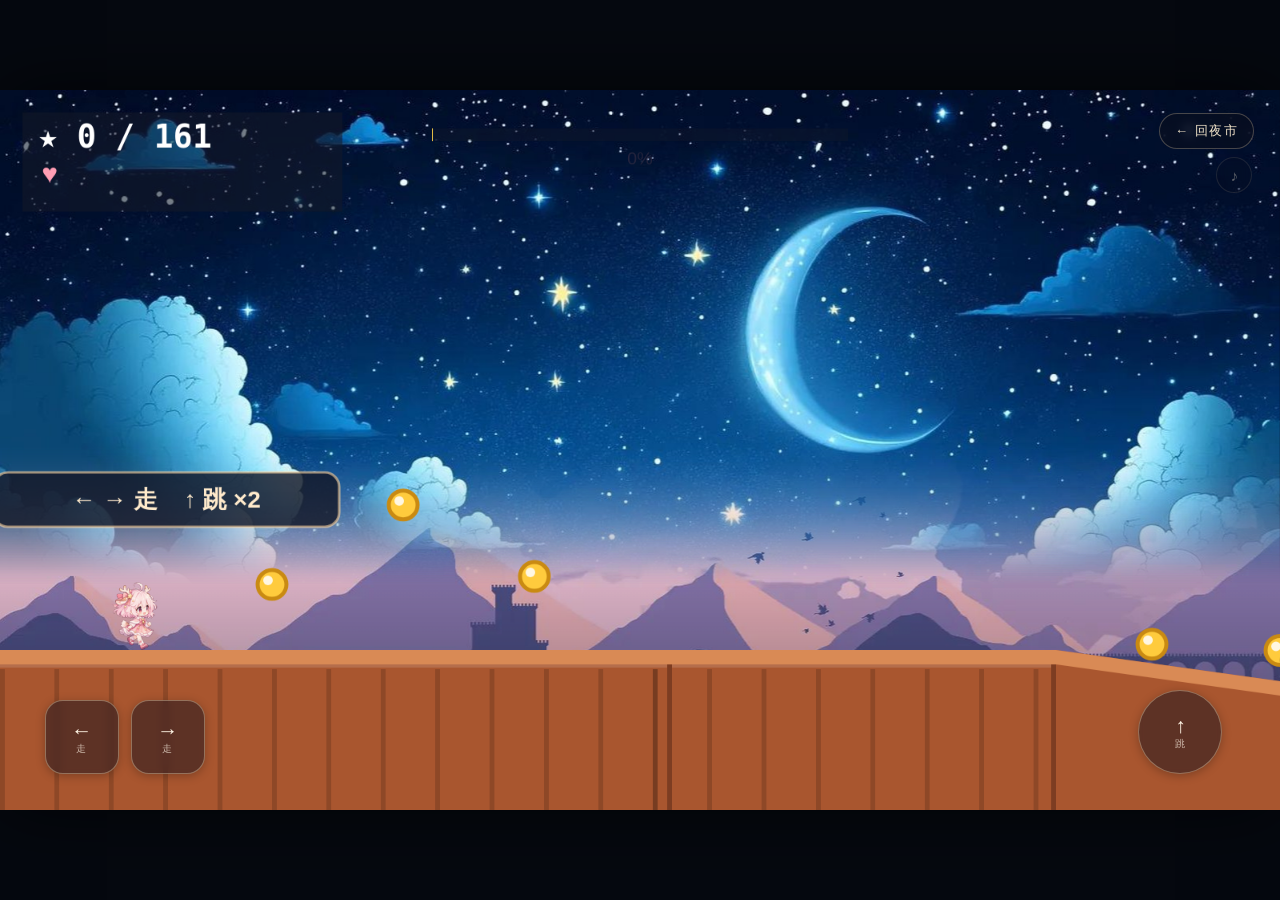
==== commit 96107327: "fix: 河段水层被紫色岩体盖掉（drawFloor 跳过 seas 覆盖的缺口）" ====
--- a/game.html
+++ b/game.html
@@ -1165,6 +1165,12 @@
     var pa = W2.segs[pi], pb = W2.segs[pi + 1];
     var gx0 = pa.x1, gx1 = pb.x0;
     if (gx1 - gx0 < 8) continue;
+    /* 河段：缺口里是水不是岩石。水在 drawSea 里已经画过，这里再填紫色就会把水盖掉 */
+    var wet = false;
+    for (var sw = 0; sw < W2.seas.length; sw++){
+      if (W2.seas[sw].x0 <= gx0 + 2 && W2.seas[sw].x1 >= gx1 - 2){ wet = true; break; }
+    }
+    if (wet) continue;
     var sx0 = gx0 - camX, sx1 = gx1 - camX;
     if (sx1 < -40 || sx0 > W + 40) continue;
     /* 缺口上沿取两侧地面里较低的那条（屏幕上更低 = y 更大） */
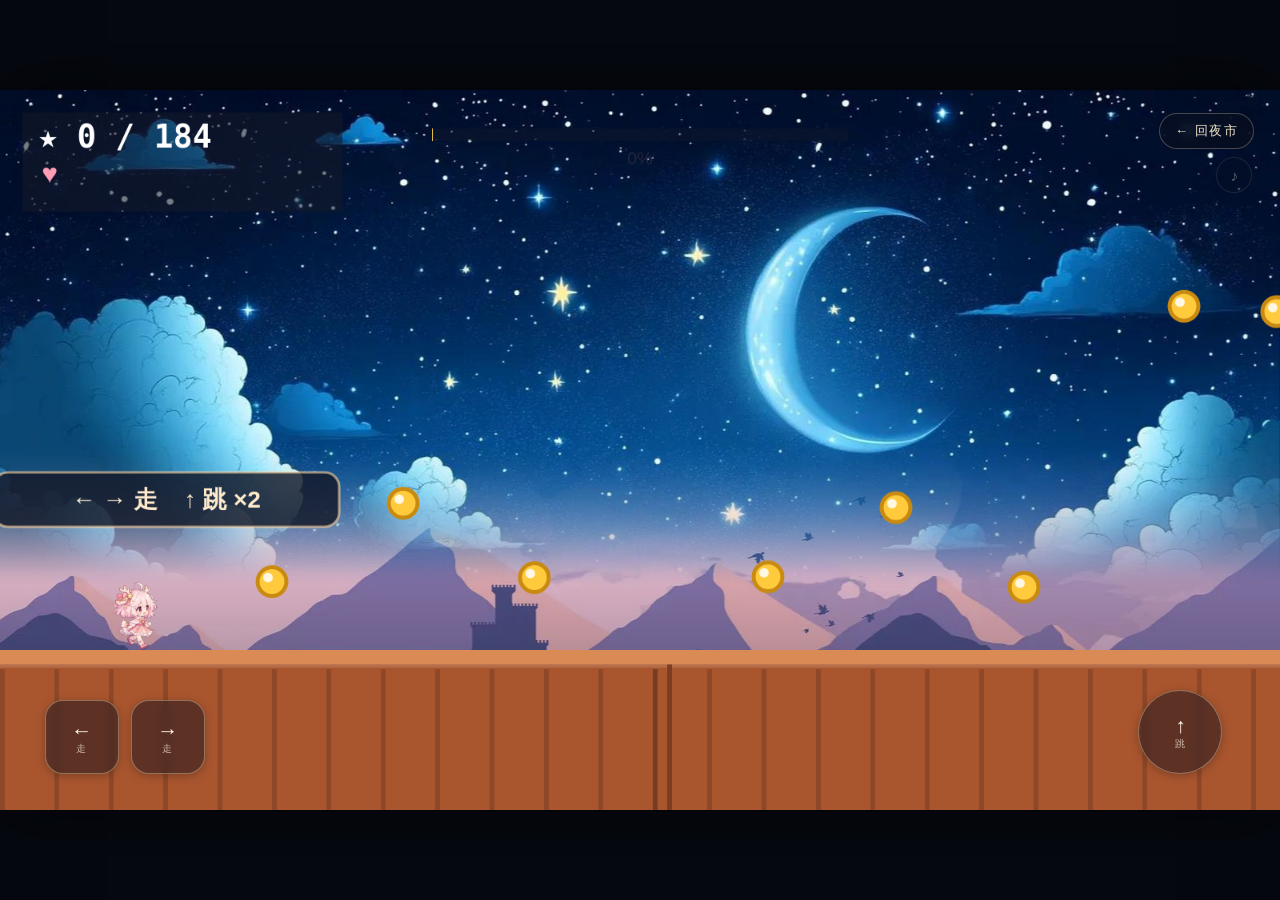
==== commit 2682c129: "fix: 云台怪 t 未初始化导致整只不渲染；天空浮岛底下改画云海" ====
--- a/game.html
+++ b/game.html
@@ -178,7 +178,7 @@
 
 /* ---------- 生成整条路：由一块块有高差的地形拼起来 ---------- */
 function genWorld(){
-  var O = { segs: [], spikes: [], gears: [], plats: [], coins: [], cps: [], enemies: [], items: [], seas: [],
+  var O = { segs: [], spikes: [], gears: [], plats: [], coins: [], cps: [], enemies: [], items: [], seas: [], sky: [],
             ceil: [], hangs: [], airs: [], end: LEN, endY: FLOOR };
   var x = 0, y = FLOOR, i = 1;
   var lastT = -1;
@@ -349,6 +349,8 @@
       w = 1760;
       sg(x, x + 240, y);
       sg(x + 1580, x + w, y);
+      /* 这一段底下不接土，是空的云海；记下来，drawFloor 别拿紫色岩体去填 */
+      O.sky.push({ x0: x + 240, x1: x + 1580 });
       O.items.push({ type: "spring", x: x + 190, y: y - 34, w: 40, h: 34, got: false, anim: 0 });
       var cl = [
         { x: x + 380,  y: y - 118, w: 170 },
@@ -363,8 +365,11 @@
         cn(c0.x + 30, c0.y - 44);
         cn(c0.x + c0.w - 30, c0.y - 44);
         if (c0.w >= 280){
+          /* t 一定要给：undefined += dt 会变成 NaN，drawEnemies 里 translate 到 NaN 上，
+             整只怪一帧都画不出来——人却在云路上被它撞死，看起来就是"看不见的怪" */
           O.enemies.push({ x: c0.x + c0.w * 0.5, x0: c0.x + 44, x1: c0.x + c0.w - 44,
-                           y: c0.y - 28, w: 28, h: 28, dir: -1, dead: false, fixedY: c0.y - 28 });
+                           y: c0.y - 28, w: 28, h: 28, dir: -1, dead: false,
+                           kind: "walk", t: 0, vy: 0, fixedY: c0.y - 28 });
         }
       }
       cn(x + 90, y - 48);
@@ -1171,6 +1176,36 @@
       if (W2.seas[sw].x0 <= gx0 + 2 && W2.seas[sw].x1 >= gx1 - 2){ wet = true; break; }
     }
     if (wet) continue;
+    /* 天空浮岛：这一段底下没有土，是空的。别拿地下岩体去填，
+       不然站在云路上往下看就是一整条紫色。改画成夜里的云海（远景） */
+    var isSky = false;
+    for (var sq = 0; sq < W2.sky.length; sq++){
+      if (W2.sky[sq].x0 <= gx0 + 2 && W2.sky[sq].x1 >= gx1 - 2){ isSky = true; break; }
+    }
+    if (isSky){
+      var kx0 = gx0 - camX, kx1 = gx1 - camX;
+      if (kx1 > -40 && kx0 < W + 40){
+        var kTop = Math.max(pa.y, pb.y);
+        var kBot = H - camY + 80;
+        var kg = ctx.createLinearGradient(0, kTop, 0, kTop + 340);
+        kg.addColorStop(0, "rgba(86,112,182,.30)");
+        kg.addColorStop(0.45, "rgba(46,66,124,.62)");
+        kg.addColorStop(1, "rgba(18,26,56,.92)");
+        ctx.save();
+        ctx.beginPath(); ctx.rect(kx0, kTop, kx1 - kx0, kBot - kTop); ctx.clip();
+        ctx.fillStyle = kg;
+        ctx.fillRect(kx0, kTop, kx1 - kx0, kBot - kTop);
+        for (var qb = 0; qb < 6; qb++){
+          var by = kTop + 26 + qb * 54 + Math.sin(tAll * 0.6 + qb * 1.7) * 5;
+          ctx.fillStyle = "rgba(186,208,250," + Math.max(0, 0.16 - qb * 0.022).toFixed(3) + ")";
+          ctx.beginPath();
+          ctx.ellipse(kx0 + (kx1 - kx0) * (0.14 + qb * 0.15), by, 210, 22 + qb * 3, 0, 0, 7);
+          ctx.fill();
+        }
+        ctx.restore();
+      }
+      continue;
+    }
     var sx0 = gx0 - camX, sx1 = gx1 - camX;
     if (sx1 < -40 || sx0 > W + 40) continue;
     /* 缺口上沿取两侧地面里较低的那条（屏幕上更低 = y 更大） */
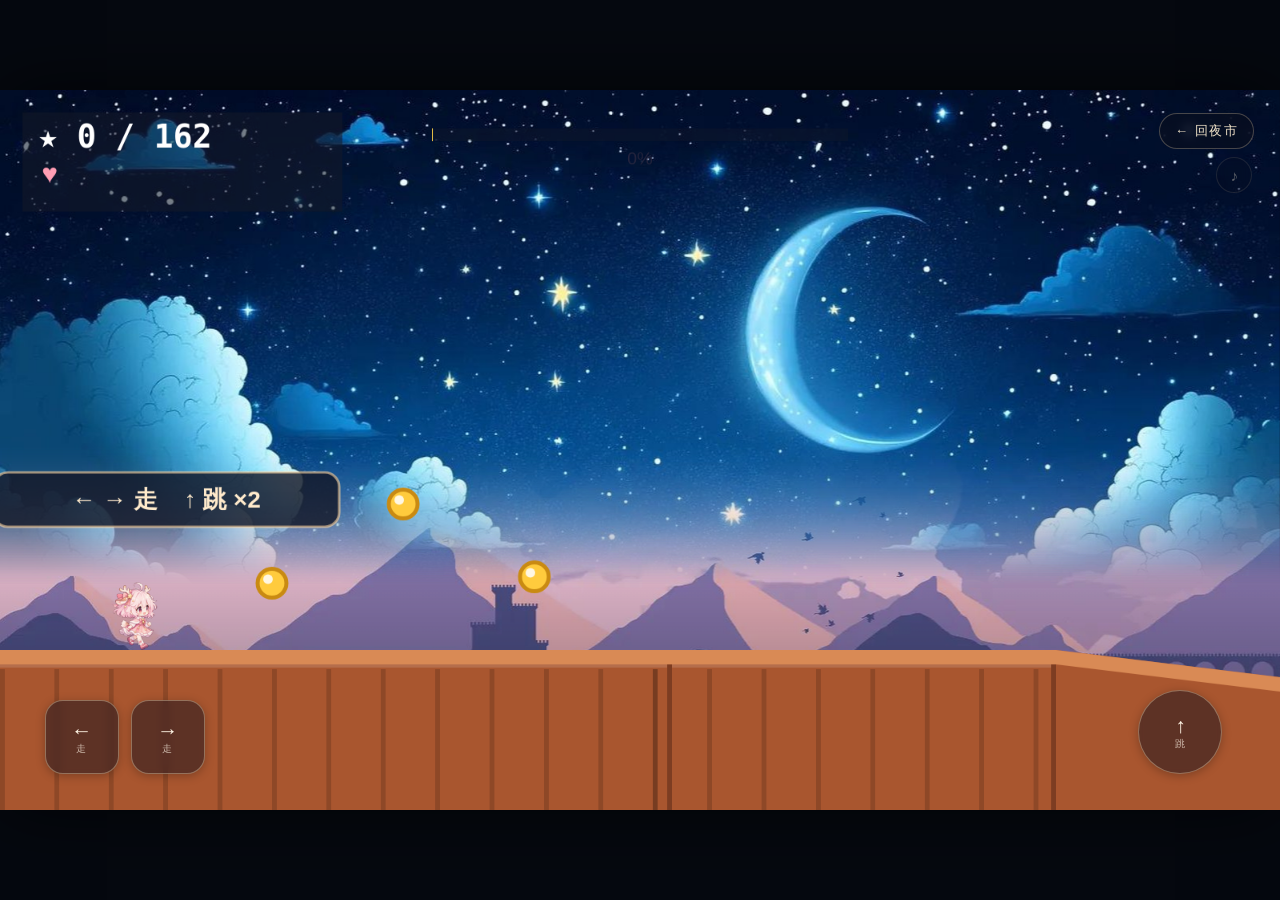
==== commit 0cec6066: "天花板贴图 + 低天花板段改用贴图平铺" ====
--- a/game.html
+++ b/game.html
@@ -1297,17 +1297,25 @@
     var topY = -camY - 240;
     var bodyH = cr.y - 14 - topY;
     if (hasCeilImg && ceilImg.width){
-      var pat = ctx.createPattern(ceilImg, "repeat-x");
-      if (pat){
-        ctx.save();
-        ctx.translate(0, 0);
-        ctx.fillStyle = pat;
-        ctx.fillRect(x0, topY, x1 - x0, bodyH);
-        ctx.restore();
-      } else {
-        ctx.fillStyle = "#4a5062";
-        ctx.fillRect(x0, topY, x1 - x0, bodyH);
-      }
+      /* 贴图：等比缩到身体高度，再按【世界坐标】横向平铺。
+         不能按屏幕坐标铺——那样贴图会跟着镜头一起滑，像贴在玻璃上。 */
+      var cs = bodyH / ceilImg.height;
+      var dw = ceilImg.width * cs;
+      var startX = Math.floor(cr.x0 / dw) * dw;
+      ctx.save();
+      ctx.beginPath();
+      /* 左右两端各收一段斜坡：贴图是方的一张，直接截断会变成一块竖着切开的板 */
+      var tp = 90;
+      ctx.moveTo(x0 - tp, topY);
+      ctx.lineTo(x1 + tp, topY);
+      ctx.lineTo(x1, cr.y - 14);
+      ctx.lineTo(x0, cr.y - 14);
+      ctx.closePath();
+      ctx.clip();
+      for (var tx2 = startX; tx2 < cr.x1 + 2; tx2 += dw){
+        ctx.drawImage(ceilImg, tx2 - camX, topY, dw, bodyH);
+      }
+      ctx.restore();
     } else {
       /* 用夜空里的深紫岩色，别用灰——灰色在星空底上像一块贴错的白板 */
       /* 从画面顶部往下渐深转亮：上端压进夜色里，下沿才是石头的紫灰 */
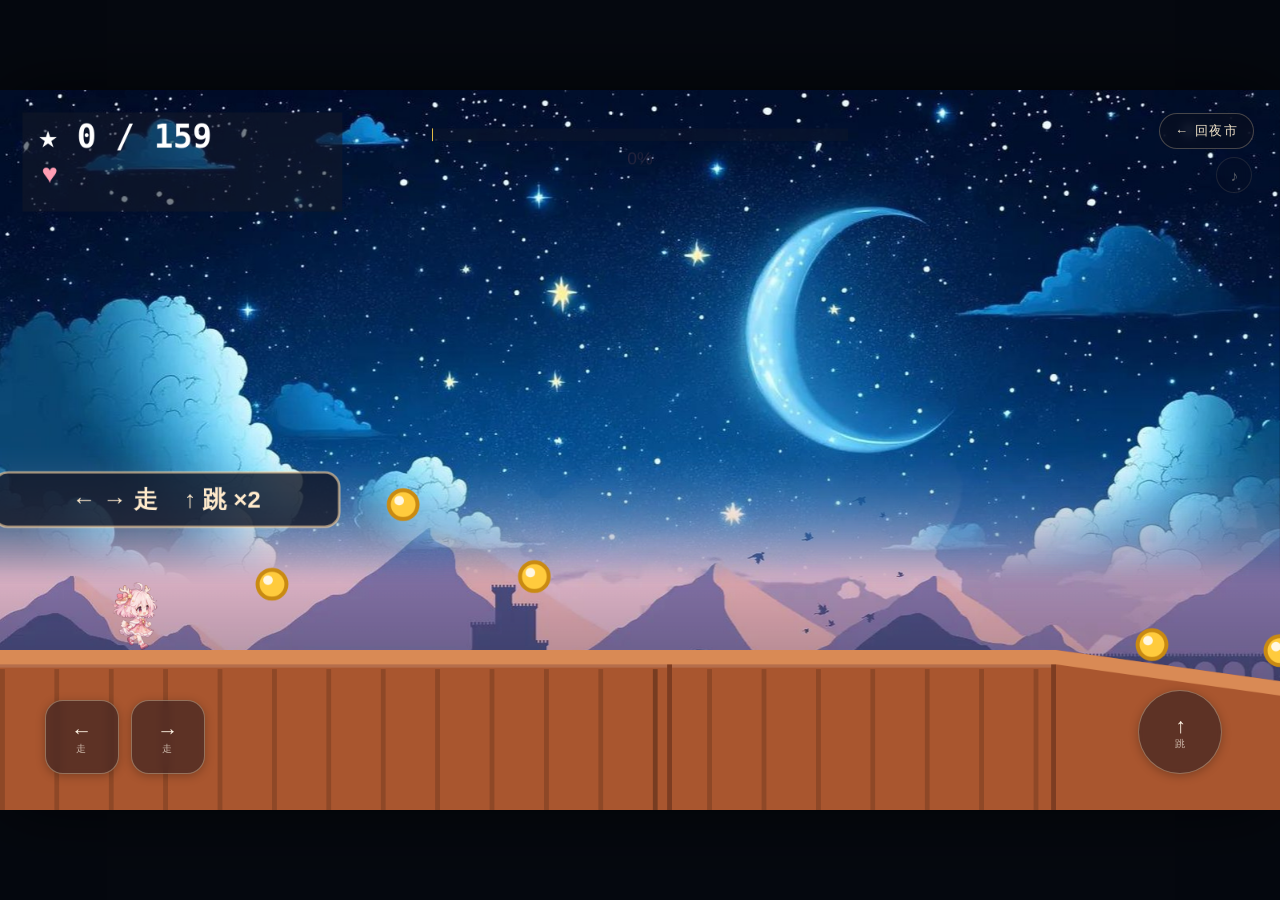
==== commit 666cb4e8: "天花板贴图加版本号，避开旧的 404 缓存" ====
--- a/game.html
+++ b/game.html
@@ -156,7 +156,7 @@
 var ceilImg = new Image();
 var hasCeilImg = false;
 ceilImg.onload = function(){ hasCeilImg = true; };
-ceilImg.src = "img/ceiling.png";
+ceilImg.src = "img/ceiling.png?v=1";
 
 /* ---------- 贴图槽位：文件放进去就自动替换掉代码画的版本 ---------- */
 function slot(src){
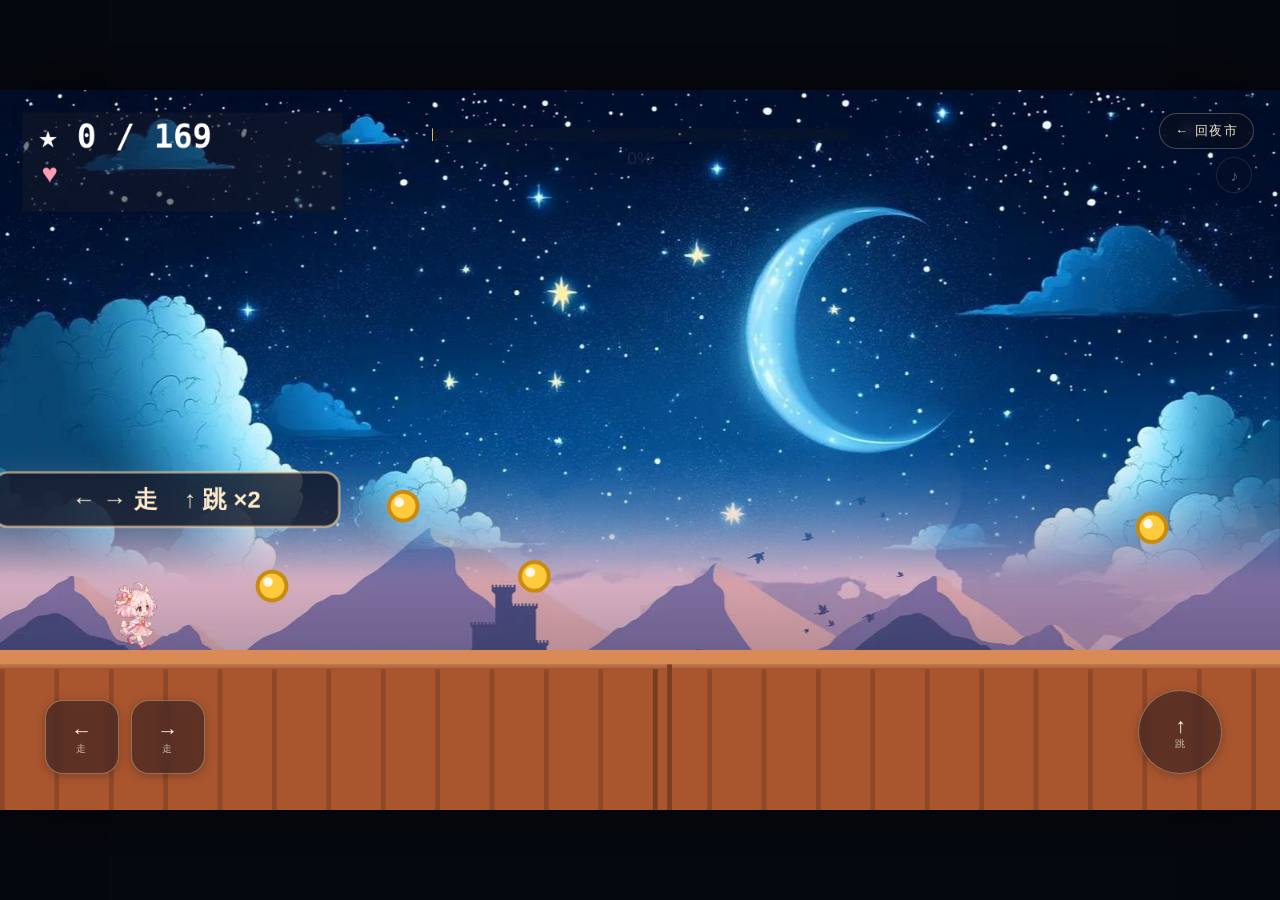
==== commit 88d54d77: "加命/护盾改用美术图" ====
--- a/game.html
+++ b/game.html
@@ -158,6 +158,16 @@
 ceilImg.onload = function(){ hasCeilImg = true; };
 ceilImg.src = "img/ceiling.png?v=1";
 
+/* 道具贴图：img/item-life.png / img/item-shield.png 放进去就替换掉代码画的那版 */
+var lifeImg = new Image();
+var hasLifeImg = false;
+lifeImg.onload = function(){ hasLifeImg = true; };
+lifeImg.src = "img/item-life.png?v=1";
+var shieldImg = new Image();
+var hasShieldImg = false;
+shieldImg.onload = function(){ hasShieldImg = true; };
+shieldImg.src = "img/item-shield.png?v=1";
+
 /* ---------- 贴图槽位：文件放进去就自动替换掉代码画的版本 ---------- */
 function slot(src){
   var im = new Image();
@@ -1586,6 +1596,11 @@
 
     if (it.type === "life"){
       var by = it.y + Math.sin(tAll * 2.2 + i) * 2;
+      if (hasLifeImg && lifeImg.width){
+        var lw2 = 34, lh2 = lw2 * lifeImg.height / lifeImg.width;
+        ctx.drawImage(lifeImg, x + 13 - lw2 / 2, by + 4 - lh2 / 2, lw2, lh2);
+        continue;
+      }
       ctx.fillStyle = "#6b4a2e";
       ctx.fillRect(x + 2, by + 16, 6, 10);
       ctx.fillRect(x + 18, by + 16, 6, 10);
@@ -1603,6 +1618,18 @@
 
     if (it.type === "shield"){
       var shy = it.y + Math.sin(tAll * 2.4 + i) * 2;
+      if (hasShieldImg && shieldImg.width){
+        /* 图自己带一圈青光，这里只补一层更淡的光晕，免得在夜色里发闷 */
+        var gcx = x + 13, gcy = shy + 14;
+        var glg = ctx.createRadialGradient(gcx, gcy, 3, gcx, gcy, 24);
+        glg.addColorStop(0, "rgba(150,205,255,.28)");
+        glg.addColorStop(1, "rgba(150,205,255,0)");
+        ctx.fillStyle = glg;
+        ctx.beginPath(); ctx.arc(gcx, gcy, 24, 0, 7); ctx.fill();
+        var sww2 = 34, shh2 = sww2 * shieldImg.height / shieldImg.width;
+        ctx.drawImage(shieldImg, gcx - sww2 / 2, gcy - shh2 / 2, sww2, shh2);
+        continue;
+      }
       ctx.save();
       ctx.translate(x + 13, shy + 13);
       var gl2 = ctx.createRadialGradient(0, 0, 2, 0, 0, 18);
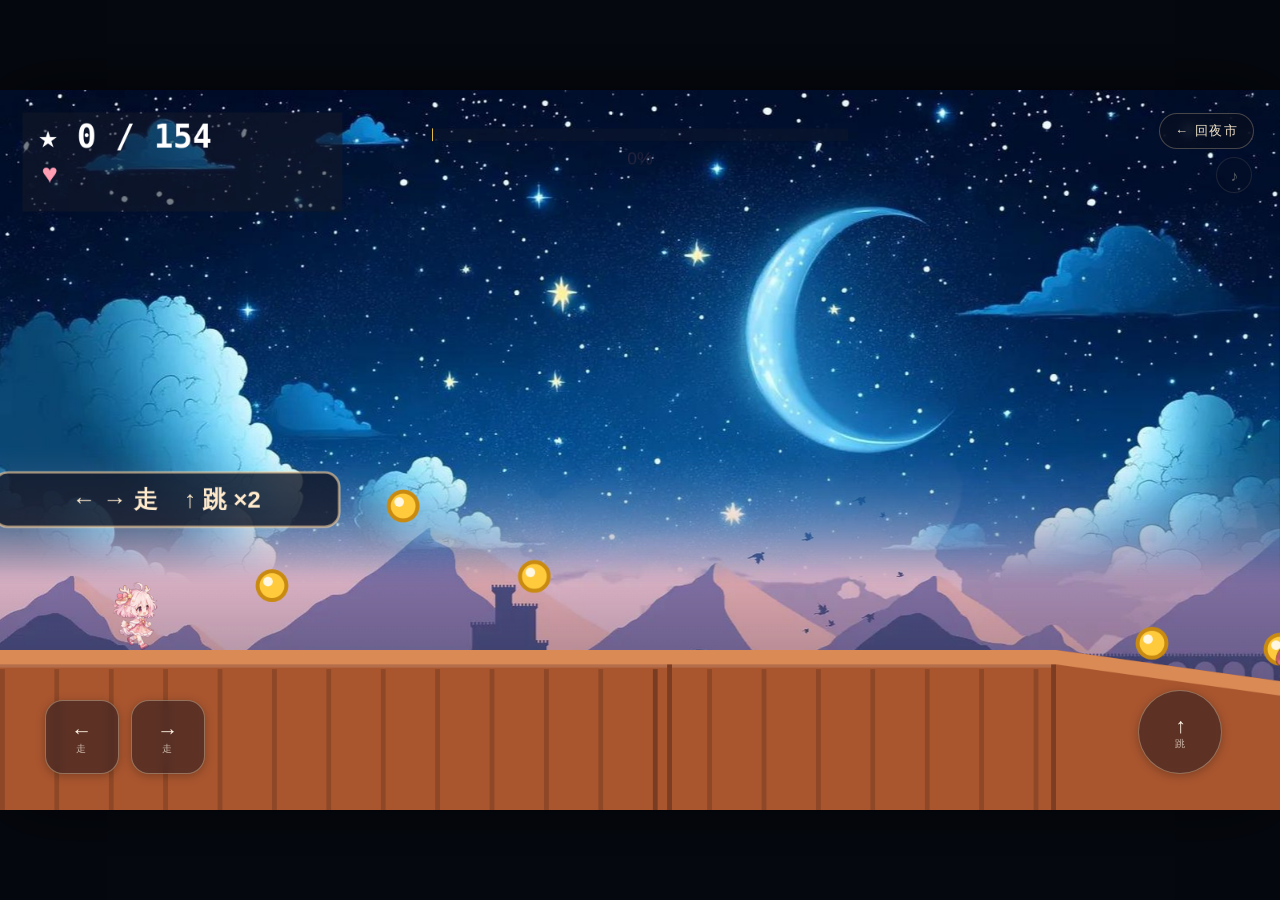
==== commit 13e4ebf3: "低天花板去掉冰蓝尖刺，贴图岩顶下沿直接当撞面" ====
--- a/game.html
+++ b/game.html
@@ -1294,7 +1294,7 @@
   }
 }
 
-/* 低天花板：一整条压下来的刺，倒挂在头顶 */
+/* 低天花板：一整条压下来的岩顶，倒挂在头顶（贴图下沿就是撞人的那个面） */
 function drawCeil(){
   for (var i = 0; i < W2.ceil.length; i++){
     var cr = W2.ceil[i];
@@ -1305,7 +1305,9 @@
        先别画花纹，等你给贴图，这样换图的时候不用再改结构。 */
     /* 顶必须延伸到画面上沿之外，否则岩体会变成一块悬空的板 */
     var topY = -camY - 240;
-    var bodyH = cr.y - 14 - topY;
+    /* 岩体下沿正好落在 cr.y 上：cr.y 就是撞死的判定面（碰撞盒 cr.y..cr.y+16），
+       画到哪里就死在哪，不能再像画刺那会儿留出 14px 的缝，不然是撞空气 */
+    var bodyH = cr.y - topY;
     if (hasCeilImg && ceilImg.width){
       /* 贴图：等比缩到身体高度，再按【世界坐标】横向平铺。
          不能按屏幕坐标铺——那样贴图会跟着镜头一起滑，像贴在玻璃上。 */
@@ -1318,8 +1320,8 @@
       var tp = 90;
       ctx.moveTo(x0 - tp, topY);
       ctx.lineTo(x1 + tp, topY);
-      ctx.lineTo(x1, cr.y - 14);
-      ctx.lineTo(x0, cr.y - 14);
+      ctx.lineTo(x1, cr.y);
+      ctx.lineTo(x0, cr.y);
       ctx.closePath();
       ctx.clip();
       for (var tx2 = startX; tx2 < cr.x1 + 2; tx2 += dw){
@@ -1363,33 +1365,19 @@
       }
     }
 
-    /* 底边一道暗线，把岩顶和空气分开，不至于糊成一片 */
-    ctx.fillStyle = "rgba(16,10,28,.62)";
-    ctx.fillRect(x0, cr.y - 12, x1 - x0, 5);
+    /* 底边一道暗线，把岩顶和空气分开，不至于糊成一片。
+       有贴图时省掉——贴图自己的下沿已经带了一圈深色描边，再叠一道像贴了条胶带 */
+    if (!(hasCeilImg && ceilImg.width)){
+      ctx.fillStyle = "rgba(16,10,28,.62)";
+      ctx.fillRect(x0, cr.y - 12, x1 - x0, 5);
+    }
     /* 梁底阴影 */
-    var shG = ctx.createLinearGradient(0, cr.y - 14, 0, cr.y + 18);
+    var shG = ctx.createLinearGradient(0, cr.y, 0, cr.y + 32);
     shG.addColorStop(0, "rgba(20,24,34,.3)");
     shG.addColorStop(1, "rgba(20,24,34,0)");
     ctx.fillStyle = shG;
-    ctx.fillRect(x0, cr.y - 14, x1 - x0, 32);
-
-    /* 朝下的刺：冰蓝色，尖端落到 cr.y + 2（这层保留，撞的就是它） */
-    for (var x = x0 + 6; x < x1 - 12; x += 22){
-      var sG = ctx.createLinearGradient(x, cr.y - 14, x + 11, cr.y + 2);
-      sG.addColorStop(0, "#cfd8ea");
-      sG.addColorStop(1, "#8fa2c2");
-      ctx.beginPath();
-      ctx.moveTo(x, cr.y - 14);
-      ctx.lineTo(x + 11, cr.y + 2);
-      ctx.lineTo(x + 22, cr.y - 14);
-      ctx.closePath();
-      ctx.fillStyle = sG; ctx.fill();
-      ctx.lineWidth = 1.2; ctx.strokeStyle = "rgba(90,105,135,.75)"; ctx.stroke();
-      ctx.beginPath();
-      ctx.moveTo(x + 9.5, cr.y - 11);
-      ctx.lineTo(x + 11, cr.y - 1);
-      ctx.strokeStyle = "rgba(255,255,255,.75)"; ctx.lineWidth = 1.4; ctx.stroke();
-    }
+    ctx.fillRect(x0, cr.y, x1 - x0, 32);
+
   }
 }
 
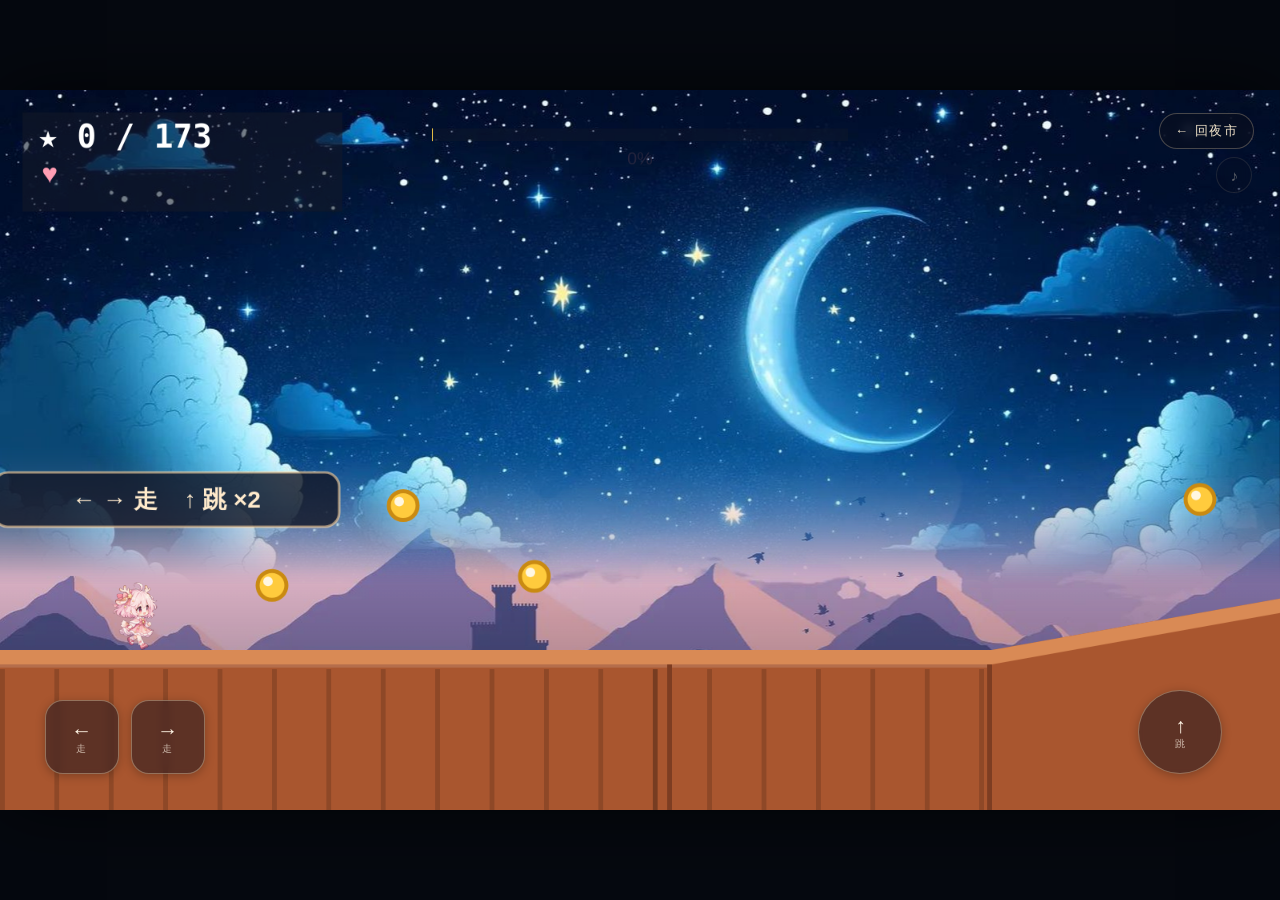
==== commit fb67324d: "接入地下剖面/水面/云海三张贴图，坑里和水里不再是纯色渐变" ====
--- a/game.html
+++ b/game.html
@@ -178,6 +178,12 @@
 }
 var bgSkyImg = slot("img/bg-sky.jpg");    /* 最远层：夜空 / 星月 */
 
+/* 三张环境贴图：放进去就自动替换掉代码画的渐变，没放就还走渐变（不会白屏）。
+   都会按【世界坐标】横向平铺，竖向按要填的高度拉伸。 */
+var ugImg = slot("img/underground.png?v=1");   /* 坑 / 地下剖面 */
+var waterImg = slot("img/water.png?v=1");      /* 河海面（图里只有水，从水面线往下） */
+var cloudSeaImg = slot("img/cloudsea.png?v=1"); /* 天空浮岛脚下的夜空云海 */
+
 var cloudImg = slot("img/cloud.png");     /* 云台（横向拉伸到平台宽度） */
 var mobImgs = {
   walk:  slot("img/mob-walk.png"),        /* 红蘑菇：普通巡逻 */
@@ -1197,20 +1203,37 @@
       if (kx1 > -40 && kx0 < W + 40){
         var kTop = Math.max(pa.y, pb.y);
         var kBot = H - camY + 80;
-        var kg = ctx.createLinearGradient(0, kTop, 0, kTop + 340);
-        kg.addColorStop(0, "rgba(86,112,182,.30)");
-        kg.addColorStop(0.45, "rgba(46,66,124,.62)");
-        kg.addColorStop(1, "rgba(18,26,56,.92)");
         ctx.save();
         ctx.beginPath(); ctx.rect(kx0, kTop, kx1 - kx0, kBot - kTop); ctx.clip();
-        ctx.fillStyle = kg;
-        ctx.fillRect(kx0, kTop, kx1 - kx0, kBot - kTop);
-        for (var qb = 0; qb < 6; qb++){
-          var by = kTop + 26 + qb * 54 + Math.sin(tAll * 0.6 + qb * 1.7) * 5;
-          ctx.fillStyle = "rgba(186,208,250," + Math.max(0, 0.16 - qb * 0.022).toFixed(3) + ")";
-          ctx.beginPath();
-          ctx.ellipse(kx0 + (kx1 - kx0) * (0.14 + qb * 0.15), by, 210, 22 + qb * 3, 0, 0, 7);
-          ctx.fill();
+        if (cloudSeaImg.ok && cloudSeaImg.width){
+          /* 云海贴图：竖向拉满，横向按世界坐标平铺 */
+          var cH = kBot - kTop;
+          var cSc = cH / cloudSeaImg.height;
+          var cDw = cloudSeaImg.width * cSc;
+          var cSt = Math.floor(gx0 / cDw) * cDw;
+          for (var ci = cSt; ci < gx1; ci += cDw){
+            ctx.drawImage(cloudSeaImg, ci - camX, kTop, cDw, cH);
+          }
+          /* 上沿压一层夜色雾：贴图上边直接和夜空相接会拼出一条直边 */
+          var cg = ctx.createLinearGradient(0, kTop, 0, kTop + 90);
+          cg.addColorStop(0, "rgba(16,22,48,.85)");
+          cg.addColorStop(1, "rgba(16,22,48,0)");
+          ctx.fillStyle = cg;
+          ctx.fillRect(kx0, kTop, kx1 - kx0, 90);
+        } else {
+          var kg = ctx.createLinearGradient(0, kTop, 0, kTop + 340);
+          kg.addColorStop(0, "rgba(86,112,182,.30)");
+          kg.addColorStop(0.45, "rgba(46,66,124,.62)");
+          kg.addColorStop(1, "rgba(18,26,56,.92)");
+          ctx.fillStyle = kg;
+          ctx.fillRect(kx0, kTop, kx1 - kx0, kBot - kTop);
+          for (var qb = 0; qb < 6; qb++){
+            var by = kTop + 26 + qb * 54 + Math.sin(tAll * 0.6 + qb * 1.7) * 5;
+            ctx.fillStyle = "rgba(186,208,250," + Math.max(0, 0.16 - qb * 0.022).toFixed(3) + ")";
+            ctx.beginPath();
+            ctx.ellipse(kx0 + (kx1 - kx0) * (0.14 + qb * 0.15), by, 210, 22 + qb * 3, 0, 0, 7);
+            ctx.fill();
+          }
         }
         ctx.restore();
       }
@@ -1221,12 +1244,24 @@
     /* 缺口上沿取两侧地面里较低的那条（屏幕上更低 = y 更大） */
     var pTop = Math.max(pa.y, pb.y);
     var pBot = H - camY + 80;
-    var pg = ctx.createLinearGradient(0, pTop, 0, pTop + 140);
-    pg.addColorStop(0, "rgba(74,58,118,.92)");
-    pg.addColorStop(0.5, "rgba(56,42,94,.97)");
-    pg.addColorStop(1, "rgba(38,26,68,1)");
-    ctx.fillStyle = pg;
-    ctx.fillRect(sx0, pTop, sx1 - sx0, pBot - pTop);
+    if (ugImg.ok && ugImg.width){
+      /* 地下剖面贴图：竖向拉满坑深，横向按世界坐标平铺。
+         图最上面那条暖色土层正好压在缺口上沿，看起来就是被挖开的断面 */
+      var pH = pBot - pTop;
+      var pSc = pH / ugImg.height;
+      var pDw = ugImg.width * pSc;
+      var pSt = Math.floor(gx0 / pDw) * pDw;
+      for (var pqi = pSt; pqi < gx1; pqi += pDw){
+        ctx.drawImage(ugImg, pqi - camX, pTop, pDw, pH);
+      }
+    } else {
+      var pg = ctx.createLinearGradient(0, pTop, 0, pTop + 140);
+      pg.addColorStop(0, "rgba(74,58,118,.92)");
+      pg.addColorStop(0.5, "rgba(56,42,94,.97)");
+      pg.addColorStop(1, "rgba(38,26,68,1)");
+      ctx.fillStyle = pg;
+      ctx.fillRect(sx0, pTop, sx1 - sx0, pBot - pTop);
+    }
   }
 
   for (var i = 0; i < W2.segs.length; i++){
@@ -1450,12 +1485,26 @@
     var wy = sea.wy;
     var yBot = H - camY + 80;
     /* 水面就是 wy：不再往上抬 8px，否则看着比岸还高 */
-    var g = ctx.createLinearGradient(0, wy, 0, yBot);
-    g.addColorStop(0, "rgba(96,168,232,.82)");
-    g.addColorStop(0.28, "rgba(46,104,180,.92)");
-    g.addColorStop(1, "rgba(14,36,82,.95)");
-    ctx.fillStyle = g;
-    ctx.fillRect(x0, wy, x1 - x0, yBot - wy);
+    if (waterImg.ok && waterImg.width){
+      /* 有水面贴图：竖向拉满水体，横向按世界坐标平铺（按屏幕坐标铺会跟着镜头滑） */
+      var wH = yBot - wy;
+      var wSc = wH / waterImg.height;
+      var wDw = waterImg.width * wSc;
+      var wSt = Math.floor(sea.x0 / wDw) * wDw;
+      ctx.save();
+      ctx.beginPath(); ctx.rect(x0, wy, x1 - x0, wH); ctx.clip();
+      for (var wi = wSt; wi < sea.x1; wi += wDw){
+        ctx.drawImage(waterImg, wi - camX, wy, wDw, wH);
+      }
+      ctx.restore();
+    } else {
+      var g = ctx.createLinearGradient(0, wy, 0, yBot);
+      g.addColorStop(0, "rgba(96,168,232,.82)");
+      g.addColorStop(0.28, "rgba(46,104,180,.92)");
+      g.addColorStop(1, "rgba(14,36,82,.95)");
+      ctx.fillStyle = g;
+      ctx.fillRect(x0, wy, x1 - x0, yBot - wy);
+    }
     ctx.strokeStyle = "rgba(205,232,255,.55)";
     ctx.lineWidth = 2;
     for (var w2 = 0; w2 < 5; w2++){
